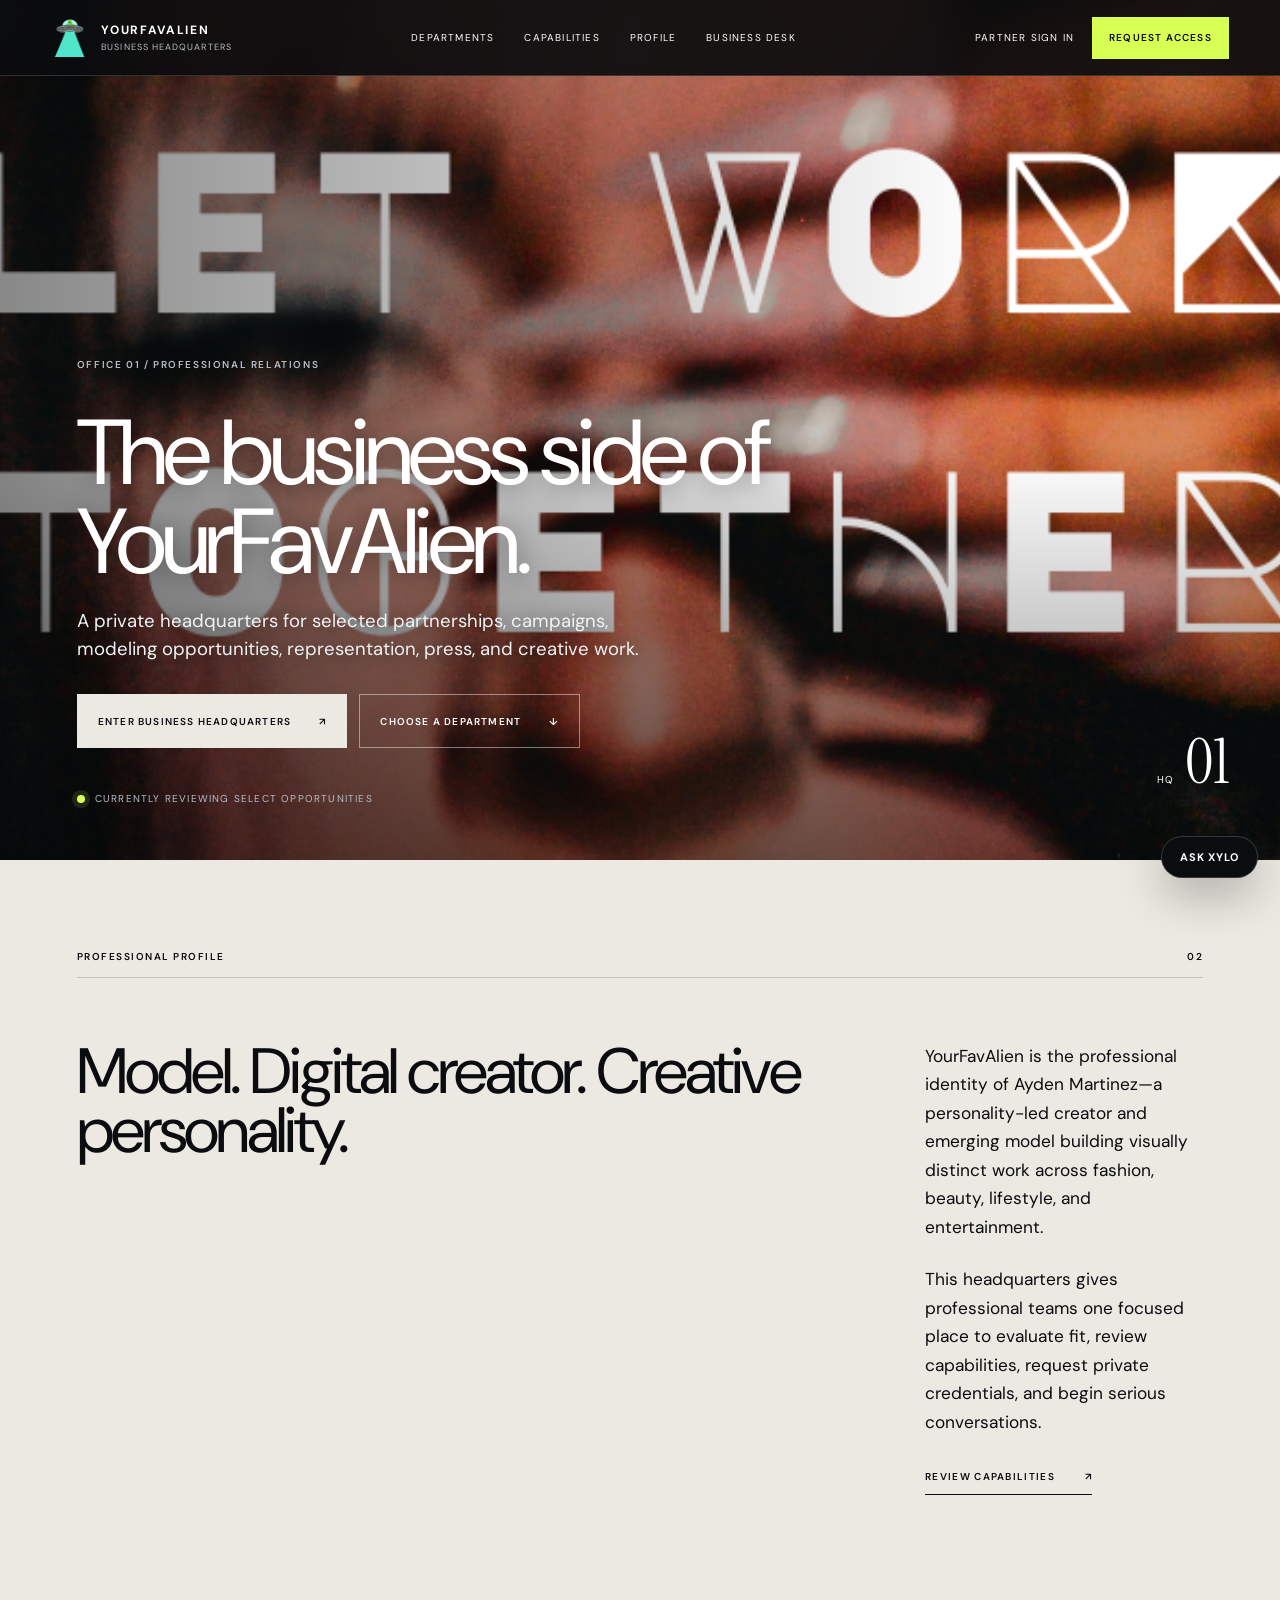
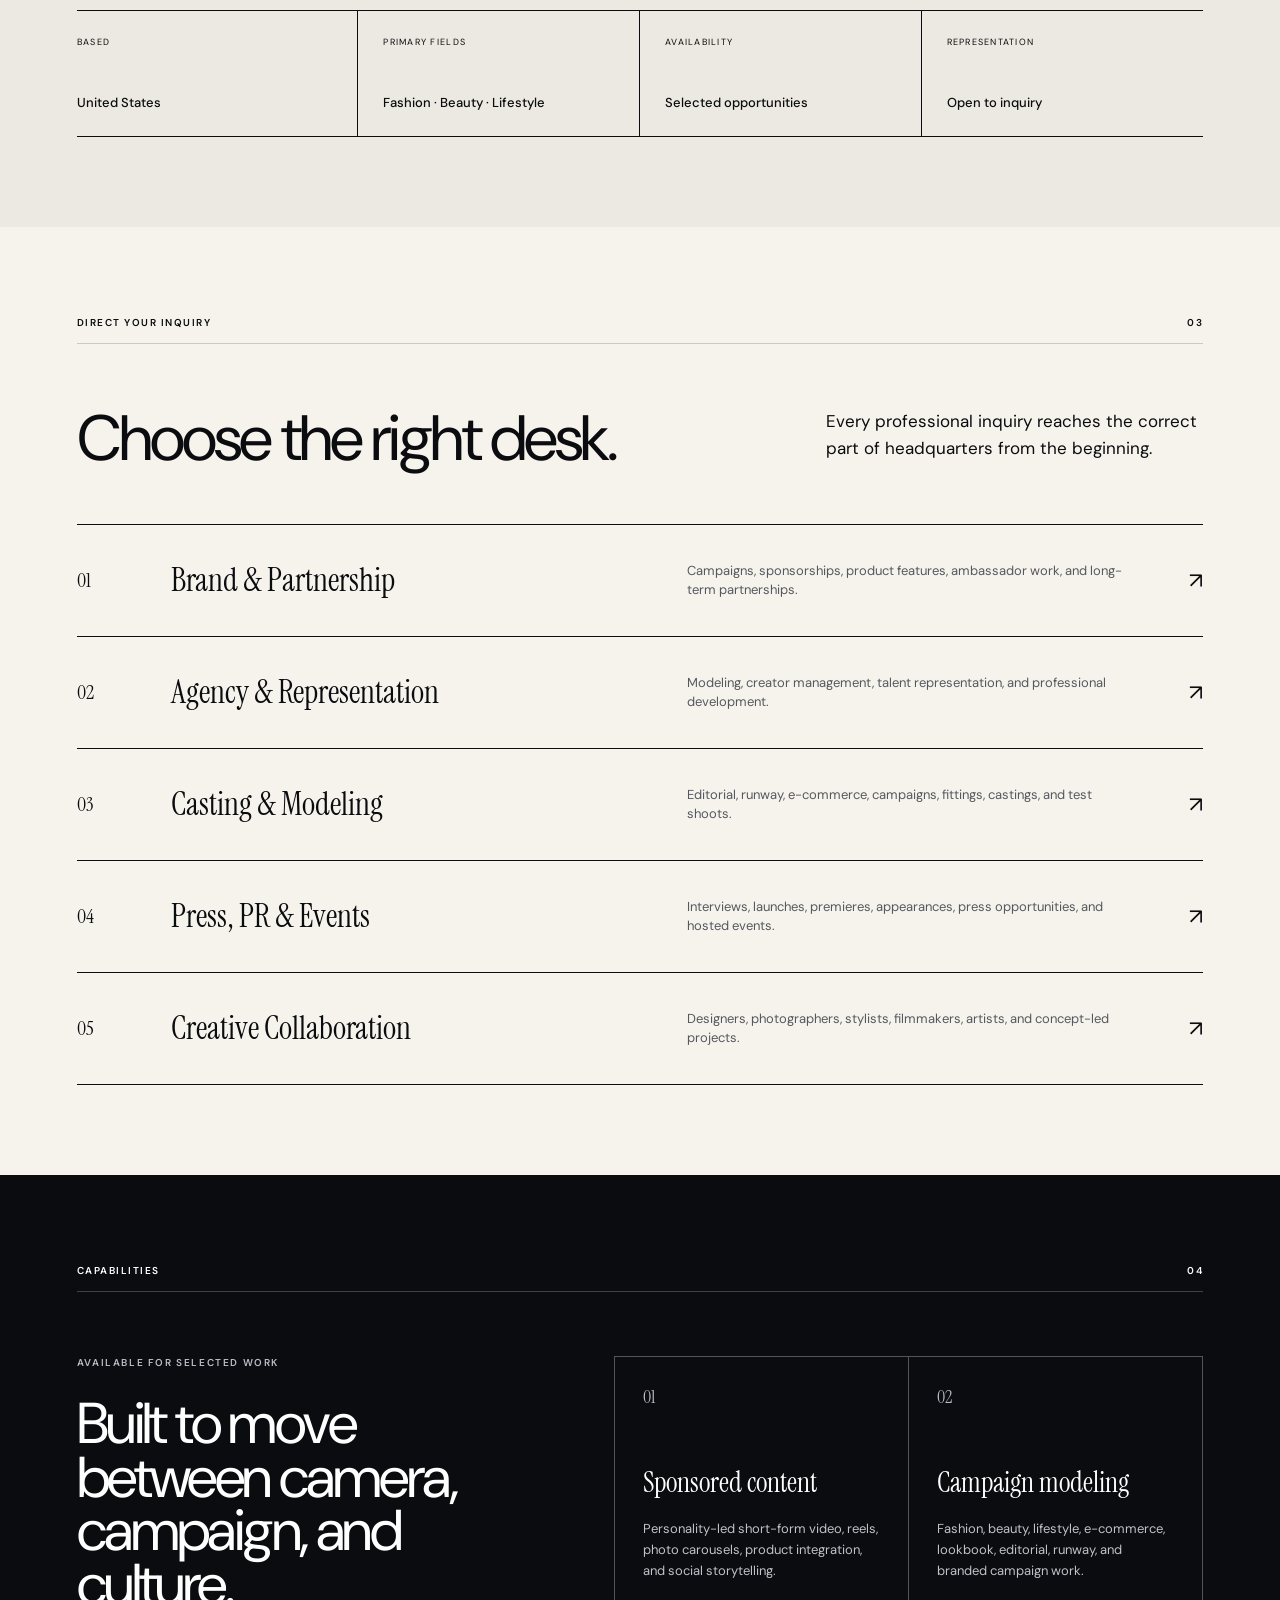
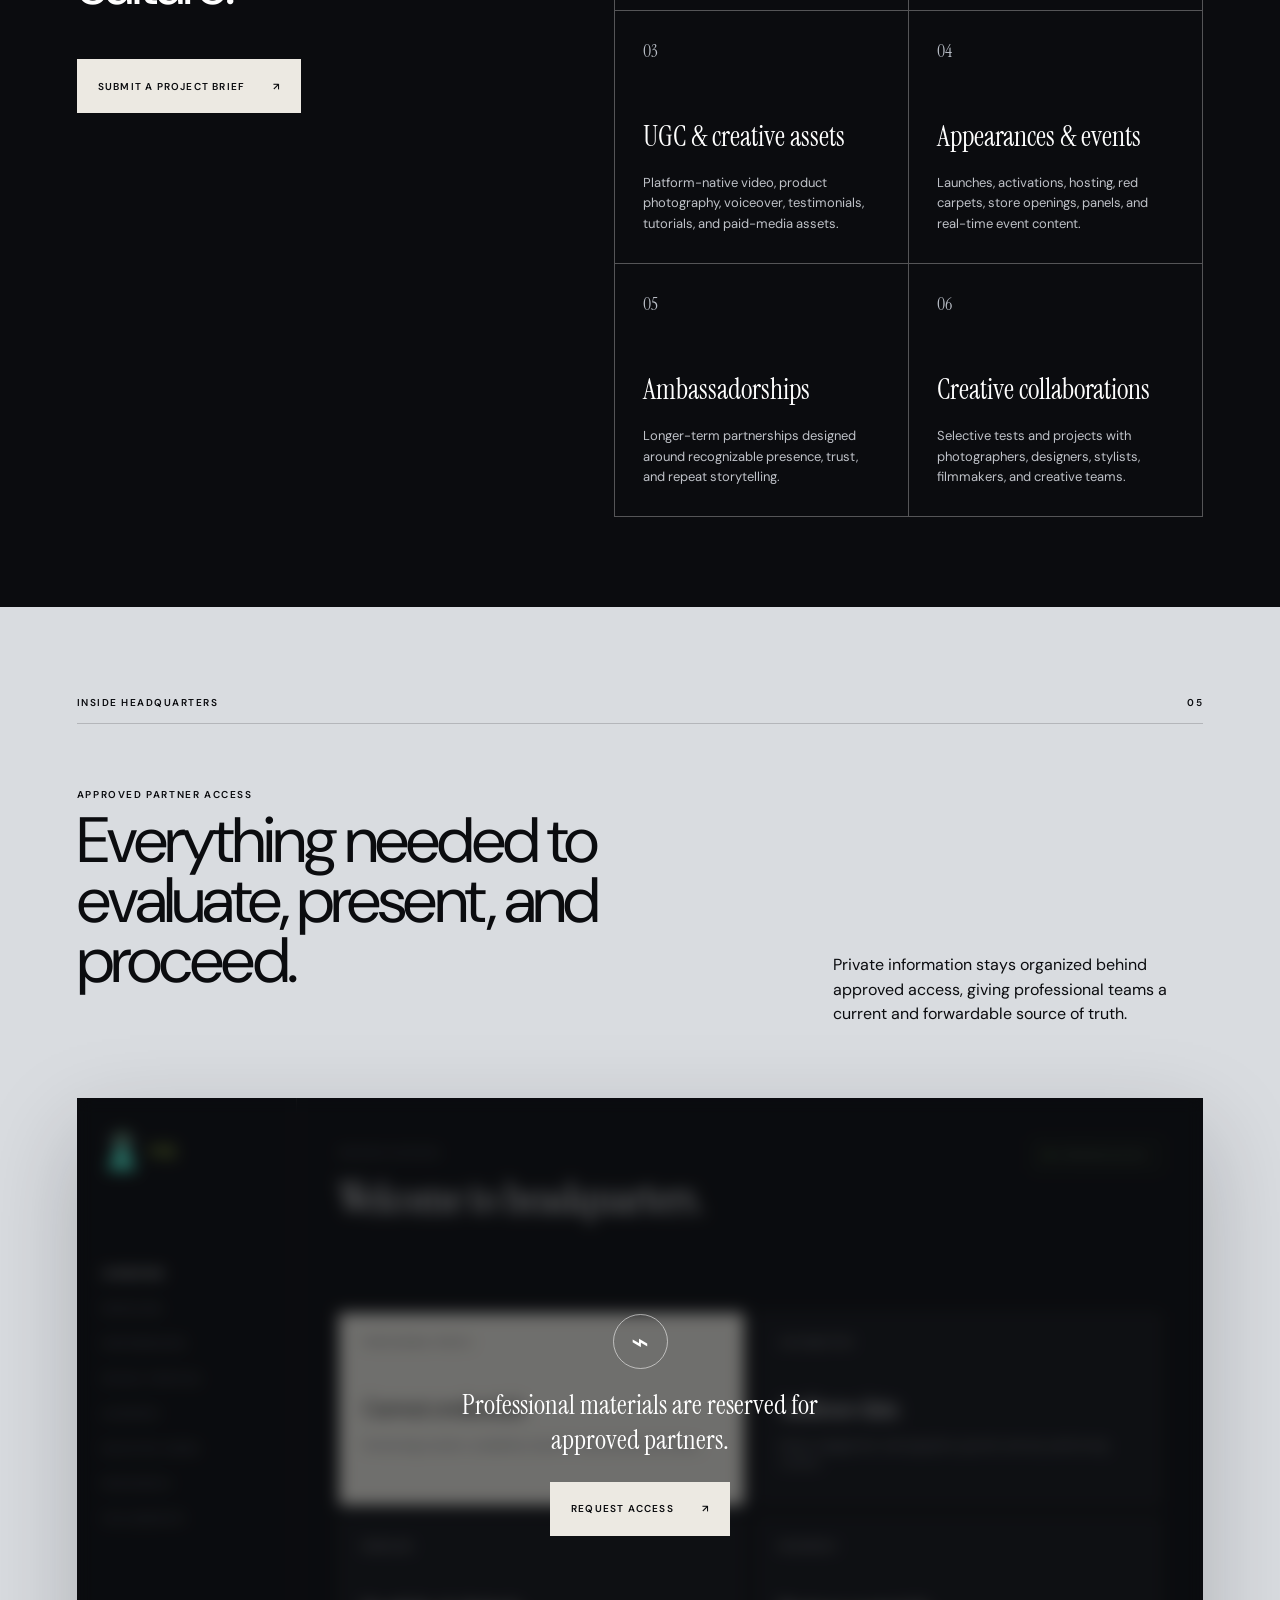
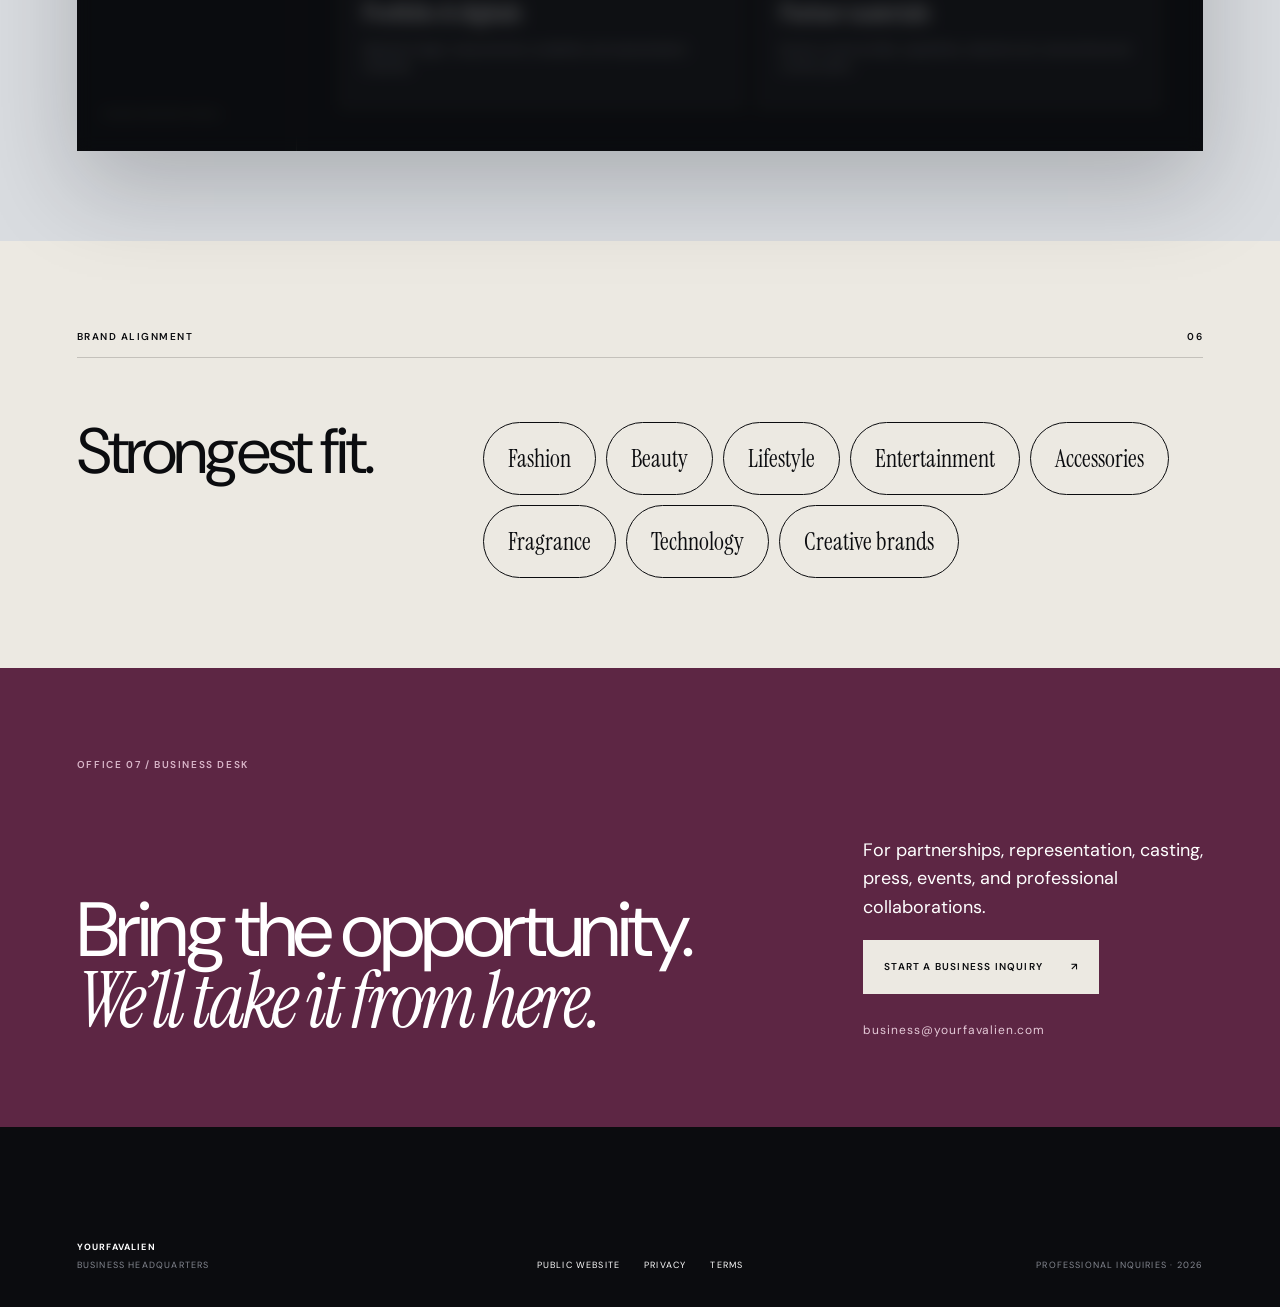
==== index.html @ 7deaf95f "Clarify current information and remove fake PDF resource" ====
<!doctype html>
<html lang="en" data-yfa-theme-page="media-kit">
<head>
  <meta charset="utf-8">
  <meta name="viewport" content="width=device-width,initial-scale=1">
  <meta name="description" content="The private business headquarters for YourFavAlien partnerships, representation, casting, press, and creative collaborations.">
  <meta name="theme-color" content="#0b0c0f">
  <title>YourFavAlien Business Headquarters</title>
  <link rel="stylesheet" href="styles.css">
</head>
<body>
  <a class="skip-link" href="#main">Skip to content</a>
  <header class="site-header">
    <a class="wordmark" href="#top"><span class="wordmark-mark alien-mark"><img src="yourfavalien-ufo-clean.png" alt=""></span><span><b>YOURFAVALIEN</b><small>Business Headquarters</small></span></a>
    <nav class="desktop-nav" aria-label="Primary navigation"><a href="#departments">Departments</a><a href="#capabilities">Capabilities</a><a href="#profile">Profile</a><a href="#contact">Business desk</a></nav>
    <div class="header-actions"><button class="text-button" data-open-dialog="signinDialog">Partner sign in</button><button class="button button-small" data-open-dialog="accessDialog">Request access</button></div>
    <button class="menu-button" id="menuButton" aria-controls="mobileNav" aria-expanded="false"><span></span><span></span><span class="sr-only">Menu</span></button>
  </header>
  <nav class="mobile-nav" id="mobileNav" aria-label="Mobile navigation"><a href="#departments">Departments</a><a href="#capabilities">Capabilities</a><a href="#profile">Profile</a><a href="#contact">Business desk</a><button data-open-dialog="signinDialog">Partner sign in</button><button data-open-dialog="accessDialog">Request access</button></nav>

  <main id="main">
    <section class="hero" id="top">
      <div class="hero-media"><img src="yourfavalien-banner.png" alt="Ayden Martinez, YourFavAlien" data-content-image="hero_image"><div class="hero-scrim"></div></div>
      <div class="hero-content">
        <p class="section-code">Office 01 / Professional Relations</p>
        <h1 data-content-text="hero_title">The business side of YourFavAlien.</h1>
        <p class="hero-copy" data-content-text="hero_copy">A private headquarters for selected partnerships, campaigns, modeling opportunities, representation, press, and creative work.</p>
        <div class="hero-actions"><button class="button button-light" data-open-dialog="accessDialog">Enter business headquarters <span>↗</span></button><a class="button button-ghost" href="#departments">Choose a department <span>↓</span></a></div>
        <div class="hero-status"><i></i><span data-content-text="availability_status">Currently reviewing select opportunities</span></div>
      </div>
      <div class="hero-index"><span>HQ</span><strong>01</strong></div>
    </section>

    <section class="intro section" id="profile">
      <div class="section-label"><span>Professional profile</span><span>02</span></div>
      <div class="intro-grid">
        <h2 data-content-text="profile_title">Model. Digital creator. Creative personality.</h2>
        <div class="intro-copy"><p data-content-text="profile_copy">YourFavAlien is the professional identity of Ayden Martinez—a personality-led creator and emerging model building visually distinct work across fashion, beauty, lifestyle, and entertainment.</p><p>This headquarters gives professional teams one focused place to evaluate fit, review capabilities, request private credentials, and begin serious conversations.</p><a class="inline-link" href="#capabilities">Review capabilities <span>↗</span></a></div>
      </div>
      <div class="profile-strip"><div><small>Based</small><strong>United States</strong></div><div><small>Primary fields</small><strong>Fashion · Beauty · Lifestyle</strong></div><div><small>Availability</small><strong>Selected opportunities</strong></div><div><small>Representation</small><strong>Open to inquiry</strong></div></div>
    </section>

    <section class="departments section" id="departments">
      <div class="section-label"><span>Direct your inquiry</span><span>03</span></div>
      <div class="departments-heading"><h2>Choose the right desk.</h2><p>Every professional inquiry reaches the correct part of headquarters from the beginning.</p></div>
      <div class="department-list">
        <button class="department" data-path="Brand or Partnership"><span class="department-number">01</span><span class="department-name">Brand &amp; Partnership</span><span class="department-copy">Campaigns, sponsorships, product features, ambassador work, and long-term partnerships.</span><span class="department-arrow">↗</span></button>
        <button class="department" data-path="Agency or Representation"><span class="department-number">02</span><span class="department-name">Agency &amp; Representation</span><span class="department-copy">Modeling, creator management, talent representation, and professional development.</span><span class="department-arrow">↗</span></button>
        <button class="department" data-path="Casting or Modeling"><span class="department-number">03</span><span class="department-name">Casting &amp; Modeling</span><span class="department-copy">Editorial, runway, e-commerce, campaigns, fittings, castings, and test shoots.</span><span class="department-arrow">↗</span></button>
        <button class="department" data-path="Press, PR, or Events"><span class="department-number">04</span><span class="department-name">Press, PR &amp; Events</span><span class="department-copy">Interviews, launches, premieres, appearances, press opportunities, and hosted events.</span><span class="department-arrow">↗</span></button>
        <button class="department" data-path="Creative Collaboration"><span class="department-number">05</span><span class="department-name">Creative Collaboration</span><span class="department-copy">Designers, photographers, stylists, filmmakers, artists, and concept-led projects.</span><span class="department-arrow">↗</span></button>
      </div>
    </section>

    <section class="capabilities section" id="capabilities">
      <div class="section-label light"><span>Capabilities</span><span>04</span></div>
      <div class="capability-layout">
        <div class="capability-sticky"><p class="kicker">Available for selected work</p><h2>Built to move between camera, campaign, and culture.</h2><button class="button button-light" data-open-dialog="inquiryDialog">Submit a project brief <span>↗</span></button></div>
        <div class="capability-grid">
          <article><span>01</span><h3>Sponsored content</h3><p>Personality-led short-form video, reels, photo carousels, product integration, and social storytelling.</p></article>
          <article><span>02</span><h3>Campaign modeling</h3><p>Fashion, beauty, lifestyle, e-commerce, lookbook, editorial, runway, and branded campaign work.</p></article>
          <article><span>03</span><h3>UGC &amp; creative assets</h3><p>Platform-native video, product photography, voiceover, testimonials, tutorials, and paid-media assets.</p></article>
          <article><span>04</span><h3>Appearances &amp; events</h3><p>Launches, activations, hosting, red carpets, store openings, panels, and real-time event content.</p></article>
          <article><span>05</span><h3>Ambassadorships</h3><p>Longer-term partnerships designed around recognizable presence, trust, and repeat storytelling.</p></article>
          <article><span>06</span><h3>Creative collaborations</h3><p>Selective tests and projects with photographers, designers, stylists, filmmakers, and creative teams.</p></article>
        </div>
      </div>
    </section>

    <section class="private-preview section">
      <div class="section-label"><span>Inside headquarters</span><span>05</span></div>
      <div class="preview-heading"><div><p class="kicker">Approved partner access</p><h2>Everything needed to evaluate, present, and proceed.</h2></div><p>Private information stays organized behind approved access, giving professional teams a current and forwardable source of truth.</p></div>
      <div class="preview-window">
        <aside class="preview-sidebar"><div class="mini-brand"><img src="yourfavalien-ufo-clean.png" alt=""><span>HQ</span></div><nav><b>Overview</b><span>Modeling</span><span>Partnerships</span><span>Social profiles</span><span>Audience</span><span>Selected work</span><span>Resources</span><span>Collaborate</span></nav><small>Private partner portal</small></aside>
        <div class="preview-dashboard"><div class="preview-top"><div><small>Partner overview</small><h3>Welcome to headquarters.</h3></div><span class="verified">Approved access</span></div><div class="dashboard-cards"><article class="feature-card"><small>Professional profile</small><strong>Current credentials</strong><p>Positioning, location, availability, brand fit, and professional status.</p></article><article><small>Live analytics</small><strong>Audience data</strong><p>Reach, engagement, demographics, growth, and top-performing content.</p></article><article><small>Modeling</small><strong>Portfolio &amp; digitals</strong><p>Selected images, measurements, availability, and representation materials.</p></article><article><small>Resources</small><strong>Partner materials</strong><p>Review current profiles, capabilities, selected work, and professional contact paths.</p></article></div></div>
        <div class="preview-lock"><span class="lock-icon">⌁</span><p>Professional materials are reserved for approved partners.</p><button class="button button-light" data-open-dialog="accessDialog">Request access <span>↗</span></button></div>
      </div>
    </section>

    <section class="fit section"><div class="section-label"><span>Brand alignment</span><span>06</span></div><div class="fit-grid"><h2>Strongest fit.</h2><div class="fit-tags"><span>Fashion</span><span>Beauty</span><span>Lifestyle</span><span>Entertainment</span><span>Accessories</span><span>Fragrance</span><span>Technology</span><span>Creative brands</span></div></div></section>

    <section class="contact section" id="contact"><p class="section-code">Office 07 / Business Desk</p><div class="contact-grid"><h2>Bring the opportunity.<br><em>We’ll take it from here.</em></h2><div><p>For partnerships, representation, casting, press, events, and professional collaborations.</p><button class="button button-light" data-open-dialog="inquiryDialog">Start a business inquiry <span>↗</span></button><a class="business-email" href="mailto:business@yourfavalien.com" data-content-email="business_email">business@yourfavalien.com</a></div></div></section>
  </main>

  <footer><div class="footer-brand"><strong>YOURFAVALIEN</strong><span>Business Headquarters</span></div><div><a href="https://yourfavalien.com">Public website</a><a href="privacy.html">Privacy</a><a href="terms.html">Terms</a></div><span>Professional inquiries · 2026</span></footer>

  <dialog class="dialog" id="accessDialog">
    <button class="dialog-close" data-close-dialog aria-label="Close">×</button><p class="dialog-code">Partner access / Application</p><h2>Request headquarters access.</h2><p class="dialog-intro">Access is reviewed for brands, agencies, casting professionals, PR teams, and approved creative partners.</p>
    <form id="accessForm" action="https://formspree.io/f/xwlebavg" method="POST"><input type="hidden" name="form_type" value="Headquarters access request"><div class="form-grid">
      <label><span>First name</span><input name="first_name" autocomplete="given-name" required></label><label><span>Last name</span><input name="last_name" autocomplete="family-name" required></label>
      <label><span>Work email</span><input type="email" name="email" autocomplete="email" required></label><label><span>Company / organization</span><input name="company" autocomplete="organization" required></label>
      <label><span>Your role</span><input name="role" required placeholder="Agent, brand manager, casting director…"></label><label><span>Department</span><select name="inquiry_type" id="accessPath" required><option value="">Select one</option><option>Brand or Partnership</option><option>Agency or Representation</option><option>Casting or Modeling</option><option>Press, PR, or Events</option><option>Creative Collaboration</option></select></label>
      <label class="field-wide"><span>Reason for access</span><textarea name="message" rows="4" required placeholder="Tell us what you are working on and what you need to review."></textarea></label><label class="checkbox field-wide"><input type="checkbox" name="professional_confirmation" required><span>I confirm this request is for a legitimate professional opportunity.</span></label>
    </div><input class="honeypot" name="_gotcha" tabindex="-1" autocomplete="off"><button class="button button-dark submit-button">Submit access request <span>↗</span></button><p class="form-status" role="status"></p></form>
  </dialog>

  <dialog class="dialog dialog-compact" id="signinDialog">
    <button class="dialog-close" data-close-dialog aria-label="Close">×</button><p class="dialog-code">Approved partners / Secure entry</p><h2>Partner sign in.</h2><p class="dialog-intro">Approved partners enter with their professional email. Cloudflare sends a secure, single-use code—no password is required.</p>
    <a class="button button-dark submit-button" href="/login">Continue to secure sign in <span>↗</span></a>
    <div class="dialog-foot"><span>Not approved yet?</span><button data-switch-dialog="accessDialog">Request professional access</button></div>
  </dialog>

  <dialog class="dialog" id="inquiryDialog">
    <button class="dialog-close" data-close-dialog aria-label="Close">×</button><p class="dialog-code">Business desk / New brief</p><h2>Start a professional inquiry.</h2><p class="dialog-intro">An account is not required. Include as much project detail as possible.</p>
    <form id="inquiryForm" action="https://formspree.io/f/xwlebavg" method="POST"><input type="hidden" name="form_type" value="Business inquiry"><div class="form-grid">
      <label><span>Contact name</span><input name="contact_name" autocomplete="name" required></label><label><span>Work email</span><input type="email" name="email" autocomplete="email" required></label><label><span>Company / organization</span><input name="company" autocomplete="organization" required></label>
      <label><span>Inquiry type</span><select name="inquiry_type" id="inquiryPath" required><option value="">Select one</option><option>Brand or Partnership</option><option>Agency or Representation</option><option>Casting or Modeling</option><option>Press, PR, or Events</option><option>Creative Collaboration</option></select></label>
      <label><span>Campaign / project</span><input name="project_name" required></label><label><span>Budget range</span><select name="budget"><option>Prefer not to say</option><option>Under $500</option><option>$500–$1,499</option><option>$1,500–$4,999</option><option>$5,000–$9,999</option><option>$10,000+</option><option>Representation / not applicable</option></select></label>
      <label><span>Proposed dates</span><input name="dates" placeholder="Dates or general timeframe"></label><label><span>Usage</span><input name="usage_rights" placeholder="Organic, paid, print, digital…"></label><label class="field-wide"><span>Project brief / deliverables</span><textarea name="message" rows="5" required></textarea></label>
    </div><input class="honeypot" name="_gotcha" tabindex="-1"><button class="button button-dark submit-button">Send to business desk <span>↗</span></button><p class="form-status" role="status"></p></form>
  </dialog>

  <section class="portal" id="portal" hidden>
    <aside class="portal-sidebar"><div class="portal-brand"><b class="alien-mark"><img src="yourfavalien-ufo-clean.png" alt=""></b><span>Business<br>Headquarters</span></div><nav><button class="admin-only" data-portal-view="admin">Admin control room</button><button class="active" data-portal-view="overview">Overview</button><button data-portal-view="modeling">Modeling</button><button data-portal-view="partnerships">Partnerships</button><button data-portal-view="socials">Social profiles</button><button data-portal-view="audience">Audience</button><button data-portal-view="work">Selected work</button><button data-portal-view="documents">Resources</button><button data-portal-view="inquiries">Collaborate</button></nav><a class="portal-signout" href="https://partners.yourfavalien.site/cdn-cgi/access/logout">Sign out</a></aside>
    <div class="portal-main"><header><div><small>Private partner portal</small><strong id="portalCompany">Approved professional</strong></div><div class="portal-header-actions"><button class="portal-overview-return" id="portalOverviewReturn" data-portal-view="overview" hidden>← Overview</button><button class="admin-only preview-return" data-portal-view="admin"><span>Preview mode</span> Exit preview</button><span class="verified">Approved access</span></div></header>
      <div class="portal-view admin-only" data-view="admin" hidden><p class="section-code">Owner office / Administration</p><h2>Your control room.</h2><p class="portal-lead">Choose one workspace below. Your editing tools are separate from what approved partners see.</p><nav class="admin-tabs" aria-label="Owner tools"><button class="active" data-admin-panel="editor">Website editor</button><button data-admin-panel="portfolio">Selected work</button><button data-admin-panel="requests">Access requests</button><button data-admin-panel="partners">Partner access</button><button data-admin-panel="business">Business inquiries</button><button data-admin-panel="preview">Partner preview</button></nav><div class="admin-summary" id="adminSummary"><article><small>Pending access</small><strong>—</strong></article><article><small>New inquiries</small><strong>—</strong></article><article><small>Active partners</small><strong>—</strong></article></div><section class="admin-workspace" data-admin-workspace="editor"><div class="workspace-intro"><span>01</span><div><h3>Edit the public website</h3><p>Change your main headings, descriptions, business email, homepage picture, and secure-entry picture. Press Publish when you are ready.</p></div></div><section class="content-editor"><div class="admin-section-head"><div><small>Website editor</small><h3>Public headquarters content</h3></div><span class="editor-status" id="editorStatus"></span></div><form id="contentEditor"><div class="editor-grid"><label><span>Homepage title</span><input name="hero_title" maxlength="160"></label><label><span>Business email</span><input name="business_email" type="email" maxlength="254"></label><label class="field-wide"><span>Homepage introduction</span><textarea name="hero_copy" rows="3" maxlength="800"></textarea></label><label><span>Profile title</span><input name="profile_title" maxlength="180"></label><label class="field-wide"><span>Profile description</span><textarea name="profile_copy" rows="4" maxlength="1200"></textarea></label><label class="image-editor"><span>Homepage picture</span><img id="heroImagePreview" src="yourfavalien-banner.png" alt="Homepage preview"><input name="hero_image_upload" type="file" accept="image/jpeg,image/png,image/webp"><small>Choose a photo; it will be resized automatically.</small></label><label class="image-editor"><span>Secure-entry picture</span><img id="loginImagePreview" src="yourfavalien-banner.png" alt="Login preview"><input name="login_image_upload" type="file" accept="image/jpeg,image/png,image/webp"><small>This is the image beside “Enter headquarters.”</small></label></div><button class="button button-dark" type="submit">Publish website changes <span>↗</span></button></form></section></section><section class="admin-workspace" data-admin-workspace="portfolio" hidden><div class="workspace-intro"><span>02</span><div><h3>Manage selected work</h3><p>Publish only the images you want brands, agencies, and casting teams to remember. Start with 4–8 strong pieces and add credits whenever possible.</p></div></div><div class="portfolio-manager"><form id="portfolioForm" class="portfolio-upload"><label class="portfolio-image-picker"><span>Work image</span><img id="portfolioImagePreview" src="yourfavalien-banner.png" alt="Selected work preview"><input name="portfolio_image" type="file" accept="image/jpeg,image/png,image/webp" required><small>JPG, PNG, or WebP. The image is optimized automatically.</small></label><div class="portfolio-fields"><label><span>Title</span><input name="title" maxlength="160" required placeholder="Editorial portrait, runway look…"></label><label><span>Category</span><select name="category" required><option value="">Choose one</option><option>Modeling</option><option>Editorial</option><option>Fashion</option><option>Beauty</option><option>Creator</option><option>Campaign</option><option>Event</option><option>Creative Collaboration</option></select></label><label class="field-wide"><span>Description</span><textarea name="description" rows="3" maxlength="800" placeholder="A short explanation of the work or concept."></textarea></label><label><span>Credit</span><input name="credit" maxlength="200" placeholder="Photographer, designer, stylist…"></label><label class="checkbox"><input type="checkbox" name="is_featured"><span>Feature this item first</span></label><button class="button button-dark" type="submit">Publish selected work <span>↗</span></button><p class="form-status" role="status"></p></div></form><div class="admin-portfolio-list" id="adminPortfolio"><p>Loading selected work…</p></div></div></section><section class="admin-workspace" data-admin-workspace="partners" hidden><div class="workspace-intro"><span>03</span><div><h3>Partner access</h3><p>View every approved account and control who can enter the private business headquarters. Your administrator account is protected from changes here.</p></div></div><div class="admin-panel"><div class="admin-section-head"><h3>All partner accounts</h3><button class="text-button" data-admin-refresh>Refresh</button></div><div id="adminPartners" class="admin-feed"><p>Loading partner accounts…</p></div></div></section><section class="admin-workspace" data-admin-workspace="requests" hidden><div class="workspace-intro"><span>02</span><div><h3>Access requests</h3><p>Approve legitimate professionals to enter the private partner portal, or decline requests you do not recognize.</p></div></div><div class="admin-panel"><div class="admin-section-head"><h3>Pending access</h3><button class="text-button" data-admin-refresh>Refresh</button></div><div id="adminAccessRequests" class="admin-feed"><p>Loading requests…</p></div></div></section><section class="admin-workspace" data-admin-workspace="business" hidden><div class="workspace-intro"><span>03</span><div><h3>Business inquiries</h3><p>Review project briefs submitted through the public headquarters.</p></div></div><div class="admin-panel"><div class="admin-section-head"><h3>Incoming opportunities</h3><button class="text-button" data-admin-refresh>Refresh</button></div><div id="adminInquiries" class="admin-feed"><p>Loading inquiries…</p></div></div></section><section class="admin-workspace" data-admin-workspace="preview" hidden><div class="workspace-intro"><span>04</span><div><h3>Partner preview</h3><p>See the private materials exactly as an approved company, agency, or casting professional sees them.</p></div></div><button class="button button-dark" data-portal-view="overview">Open partner dashboard <span>↗</span></button></section></div>
      <div class="portal-view" data-view="overview"><p class="section-code">Headquarters / Overview</p><h2>Welcome to the business side of YourFavAlien.</h2><p class="portal-lead">Review current materials, evaluate partnership fit, and send opportunities directly to the right desk.</p><div class="portal-card-grid"><article><small>Professional profile</small><h3>Ayden Martinez</h3><p>Model · Digital creator · Creative personality</p><button data-portal-view="modeling">View credentials →</button></article><article><small>Current status</small><h3>Available selectively</h3><p>Reviewing campaigns, representation, casting, and creative opportunities.</p><button data-portal-view="inquiries">Submit opportunity →</button></article><article><small>Audience</small><h3>Audience information</h3><p>Current platform information and private analytics requests.</p><button data-portal-view="audience">Review audience →</button></article><article><small>Documents</small><h3>Partner resources</h3><p>Media kit, professional materials, and usage-ready resources.</p><button data-portal-view="documents">Open resources →</button></article></div></div>
      <div class="portal-view" data-view="modeling" hidden><p class="section-code">Headquarters / Modeling</p><h2>Modeling credentials.</h2><div class="credential-grid"><article><small>Talent</small><strong>Ayden Martinez</strong><p>Emerging model, digital creator, and personality-led creative.</p></article><article><small>Primary fields</small><strong>Fashion · Beauty · Lifestyle</strong><p>Open to editorial, campaign, runway, e-commerce, fittings, and selected test work.</p></article><article><small>Location</small><strong>United States</strong><p>Travel and project availability are reviewed per opportunity.</p></article><article><small>Representation</small><strong>Open to inquiry</strong><p>Agency and management conversations are welcome through the inquiry desk.</p></article></div><button class="button button-dark portal-next" data-portal-view="inquiries">Request portfolio or casting materials <span>→</span></button></div>
      <div class="portal-view" data-view="partnerships" hidden><p class="section-code">Headquarters / Partnerships</p><h2>Campaign capabilities.</h2><div class="portal-list"><span>Sponsored short-form video</span><span>Social campaign content</span><span>Product features</span><span>UGC and paid-media assets</span><span>Event appearances</span><span>Ambassador partnerships</span></div></div>
      <div class="portal-view" data-view="socials" hidden><p class="section-code">Headquarters / Social profiles</p><h2>Find YourFavAlien.</h2><p class="portal-lead">Open current public profiles and review platform-native content directly.</p><div class="social-directory"><a href="https://www.tiktok.com/@yourrfavalien" target="_blank" rel="noopener"><small>TikTok</small><strong>@yourrfavalien</strong><span>Open profile ↗</span></a><a href="https://www.instagram.com/yourrfavalien" target="_blank" rel="noopener"><small>Instagram</small><strong>@yourrfavalien</strong><span>Open profile ↗</span></a><a href="https://www.snapchat.com/add/yourfavvalien" target="_blank" rel="noopener"><small>Snapchat</small><strong>@yourfavvalien</strong><span>Open profile ↗</span></a><a href="https://www.facebook.com/share/18BmPVjQhd/?mibextid=wwXIfr" target="_blank" rel="noopener"><small>Facebook</small><strong>YourFavAlien</strong><span>Open profile ↗</span></a><a href="https://yourfavalien.com" target="_blank" rel="noopener"><small>Official website</small><strong>yourfavalien.com</strong><span>Visit website ↗</span></a></div></div>
      <div class="portal-view" data-view="audience" hidden><p class="section-code">Headquarters / Audience</p><h2>Audience intelligence.</h2><div class="analytics-live" id="partnerAnalytics" aria-live="polite"><div class="analytics-meta"><span id="analyticsStatus">Loading current figures…</span><small id="analyticsUpdated"></small></div><div class="analytics-platforms"><article><small>TikTok</small><strong data-partner-metric="tiktok.followers">—</strong><span>followers</span><dl><div><dt>Engagement</dt><dd data-partner-metric="tiktok.engagementRate">—</dd></div><div><dt>Impressions</dt><dd data-partner-metric="tiktok.impressions">—</dd></div><div><dt>Average views</dt><dd data-partner-metric="tiktok.averageViews">—</dd></div></dl></article><article><small>Instagram</small><strong data-partner-metric="instagram.followers">—</strong><span>followers</span><dl><div><dt>Engagement</dt><dd data-partner-metric="instagram.engagementRate">—</dd></div><div><dt>Impressions</dt><dd data-partner-metric="instagram.impressions">—</dd></div><div><dt>30-day reach</dt><dd data-partner-metric="instagram.reach30d">—</dd></div></dl></article><article><small>Facebook</small><strong data-partner-metric="facebook.followers">—</strong><span>followers</span><dl><div><dt>Engagement</dt><dd data-partner-metric="facebook.engagementRate">—</dd></div><div><dt>Impressions</dt><dd data-partner-metric="facebook.impressions">—</dd></div><div><dt>30-day reach</dt><dd data-partner-metric="facebook.reach30d">—</dd></div></dl></article></div></div></div>
      <div class="portal-view" data-view="work" hidden><p class="section-code">Headquarters / Selected work</p><h2>Selected work.</h2><p class="portal-lead">A focused portfolio of modeling, editorial, fashion, beauty, creator, campaign, and collaborative work.</p><div class="partner-portfolio" id="partnerPortfolio"><p>Loading selected work…</p></div></div>
      <div class="portal-view" data-view="documents" hidden><p class="section-code">Headquarters / Resources</p><h2>Professional resources.</h2><p class="portal-lead">Review the professional information currently published for approved partners.</p><div class="resource-grid"><article><small>Start here</small><h3>Headquarters overview</h3><p>Return to the partner overview for a clear summary of the current professional profile, audience, and available materials.</p><button type="button" data-portal-view="overview">Open partner overview →</button></article><article><small>Casting &amp; representation</small><h3>Modeling profile</h3><p>Review current positioning, fields, location, availability, and representation status.</p><button data-portal-view="modeling">Open modeling profile →</button></article><article><small>Campaign planning</small><h3>Capabilities</h3><p>Review available content formats, modeling services, appearances, and deliverables.</p><button data-portal-view="partnerships">Review capabilities →</button></article><article><small>Current visual</small><h3>Selected image</h3><p>View the currently published professional image and visual positioning.</p><button data-portal-view="work">Open selected work →</button></article></div></div>
      <div class="portal-view" data-view="inquiries" hidden><p class="section-code">Headquarters / Collaboration</p><h2>Propose a collaboration.</h2><p class="portal-lead">You have access to the current professional materials. Use this form when your team is ready to discuss a campaign, representation, casting, press opportunity, event, or creative collaboration.</p><form id="portalInquiryForm" class="portal-form"><div class="form-grid"><label><span>Contact name</span><input name="contact_name" autocomplete="name" required></label><label><span>Work email</span><input type="email" name="email" autocomplete="email" required></label><label><span>Company / organization</span><input name="company" autocomplete="organization" required></label><label><span>Opportunity type</span><select name="inquiry_type" required><option value="">Select one</option><option>Brand or Partnership</option><option>Agency or Representation</option><option>Casting or Modeling</option><option>Press, PR, or Events</option><option>Creative Collaboration</option></select></label><label><span>Campaign / project</span><input name="project_name" required></label><label><span>Budget range</span><select name="budget"><option>Prefer not to say</option><option>Under $500</option><option>$500–$1,499</option><option>$1,500–$4,999</option><option>$5,000–$9,999</option><option>$10,000+</option><option>Representation / not applicable</option></select></label><label><span>Proposed dates</span><input name="dates" placeholder="Dates or general timeframe"></label><label><span>Usage</span><input name="usage_rights" placeholder="Organic, paid, print, digital…"></label><label class="field-wide"><span>Opportunity details</span><textarea name="message" rows="5" required placeholder="Tell us about the collaboration, deliverables, and next steps."></textarea></label></div><input class="honeypot" name="_gotcha" tabindex="-1"><button class="button button-dark submit-button" type="submit">Propose collaboration <span>↗</span></button><p class="form-status" role="status"></p></form></div>
    </div>
  </section>

  <script src="portal.js" defer></script>
  <script src="business-guide.js" defer></script>
</body>
</html>
---- styles.css ----
@import url('https://fonts.googleapis.com/css2?family=DM+Sans:wght@300;400;500;600&family=Instrument+Serif:ital@0;1&display=swap');

:root{--ink:#0b0c0f;--soft-ink:#15161a;--bone:#ece9e2;--paper:#f6f3ed;--silver:#b9bec6;--line:rgba(11,12,15,.18);--acid:#d8ff54;--white:#fff;--serif:"Instrument Serif",Georgia,serif;--sans:"DM Sans",Arial,sans-serif}
*{box-sizing:border-box}
html{scroll-behavior:smooth}
body{margin:0;background:var(--bone);color:var(--ink);font-family:var(--sans);font-weight:400}
body.dialog-open{overflow:hidden}
body.portal-mode{overflow:hidden}
body.portal-mode>.site-header,body.portal-mode>.mobile-nav,body.portal-mode>main,body.portal-mode>footer,body.portal-mode>dialog{display:none}
button,input,select,textarea{font:inherit}
button,a{color:inherit}
a{text-decoration:none}
button{cursor:pointer}
.sr-only{position:absolute;width:1px;height:1px;padding:0;margin:-1px;overflow:hidden;clip:rect(0,0,0,0);white-space:nowrap;border:0}
.skip-link{position:fixed;z-index:1000;left:16px;top:16px;padding:12px 16px;background:var(--acid);transform:translateY(-200%)}
.skip-link:focus{transform:none}
.site-header{position:fixed;z-index:50;top:0;left:0;right:0;height:76px;padding:0 clamp(20px,4vw,64px);display:flex;align-items:center;justify-content:space-between;background:rgba(11,12,15,.92);border-bottom:1px solid rgba(255,255,255,.15);color:white;backdrop-filter:blur(16px)}
.wordmark{display:flex;align-items:center;gap:12px}
.wordmark-mark{width:38px;height:38px;display:grid;place-items:center;border:1px solid rgba(255,255,255,.45);font:600 10px var(--sans);letter-spacing:.12em}
.alien-mark{overflow:hidden;background:transparent}.alien-mark img{width:100%;height:100%;object-fit:contain}.wordmark-mark.alien-mark{border:0}
.wordmark b,.wordmark small{display:block}
.wordmark b{font-size:12px;letter-spacing:.14em}
.wordmark small{margin-top:3px;color:var(--silver);font-size:9px;letter-spacing:.12em;text-transform:uppercase}
.desktop-nav{display:flex;gap:30px;font-size:10px;letter-spacing:.12em;text-transform:uppercase}
.desktop-nav a,.text-button{transition:color .2s}
.desktop-nav a:hover,.text-button:hover{color:var(--acid)}
.header-actions{display:flex;align-items:center;gap:18px}
.text-button{padding:8px 0;border:0;background:none;color:white;font-size:10px;letter-spacing:.12em;text-transform:uppercase}
.button{display:inline-flex;align-items:center;justify-content:space-between;gap:28px;min-height:54px;padding:0 20px;border:1px solid currentColor;background:transparent;font-size:10px;font-weight:600;letter-spacing:.12em;text-transform:uppercase;transition:background .2s,color .2s,transform .2s}
.button:hover{transform:translateY(-2px)}
.button-small{min-height:42px;padding:0 16px;background:var(--acid);border-color:var(--acid);color:var(--ink)}
.button-light{background:var(--bone);border-color:var(--bone);color:var(--ink)}
.button-light:hover,.button-small:hover{background:var(--acid);border-color:var(--acid)}
.button-dark{background:var(--ink);color:white;border-color:var(--ink)}
.button-dark:hover{background:#292b31}
.button-ghost{color:white;border-color:rgba(255,255,255,.45)}
.menu-button,.mobile-nav{display:none}
.section{padding:clamp(74px,9vw,150px) clamp(22px,6vw,96px)}
.section-label{display:flex;justify-content:space-between;margin-bottom:clamp(48px,7vw,100px);padding-bottom:14px;border-bottom:1px solid var(--line);font-size:10px;font-weight:600;letter-spacing:.15em;text-transform:uppercase}
.section-label.light{border-color:rgba(255,255,255,.22)}
.section-code,.dialog-code,.kicker{font-size:10px;font-weight:600;letter-spacing:.16em;text-transform:uppercase}
h1,h2,h3,p{margin-top:0}
h1,h2{font-weight:400;letter-spacing:-.045em;line-height:.93}
h1{font-size:clamp(58px,9.2vw,148px)}
h2{font-size:clamp(48px,6.7vw,104px)}
h1 em,h2 em{font-family:var(--serif);font-weight:400}
.hero{position:relative;min-height:900px;height:100svh;display:flex;align-items:flex-end;overflow:hidden;background:var(--ink);color:white}
.hero-media{position:absolute;inset:0}
.hero-media img{width:100%;height:100%;object-fit:cover;object-position:center 35%;filter:saturate(1.02) contrast(1.02)}
.hero-scrim{position:absolute;inset:0;background:linear-gradient(90deg,rgba(5,6,8,.48) 0%,rgba(5,6,8,.18) 48%,transparent 78%),linear-gradient(0deg,rgba(5,6,8,.48),transparent 48%)}
.hero-content{position:relative;z-index:2;width:min(1180px,88vw);padding:150px 0 70px clamp(22px,6vw,96px)}
.hero-content .section-code{margin-bottom:38px;color:var(--silver)}
.hero h1{max-width:980px;margin-bottom:22px;text-shadow:0 2px 24px rgba(0,0,0,.42)}
.hero-copy{max-width:570px;margin-bottom:30px;color:#f2f3f5;font-size:clamp(16px,1.45vw,20px);line-height:1.5;text-shadow:0 2px 18px rgba(0,0,0,.7)}
.hero-actions{display:flex;flex-wrap:wrap;gap:12px}
.hero-status{display:flex;align-items:center;gap:10px;margin-top:44px;color:var(--silver);font-size:10px;letter-spacing:.12em;text-transform:uppercase}
.hero-status i{width:8px;height:8px;border-radius:50%;background:var(--acid);box-shadow:0 0 0 5px rgba(216,255,84,.12)}
.hero-status.status-open i{background:#55d67a;box-shadow:0 0 0 5px rgba(85,214,122,.15)}
.hero-status.status-selective i{background:#f0c94e;box-shadow:0 0 0 5px rgba(240,201,78,.15)}
.hero-status.status-limited i{background:#ef625f;box-shadow:0 0 0 5px rgba(239,98,95,.15)}
.hero-index{position:absolute;z-index:2;right:clamp(22px,4vw,64px);bottom:58px;display:flex;align-items:baseline;gap:10px}
.hero-index span{font-size:10px;letter-spacing:.14em}.hero-index strong{font:400 62px var(--serif)}
.intro{background:var(--bone)}
.intro-grid{display:grid;grid-template-columns:1.45fr .55fr;gap:clamp(50px,9vw,150px);align-items:start}
.intro-grid h2{font-size:clamp(50px,6vw,94px)}
.intro-copy{max-width:510px;font-size:clamp(16px,1.35vw,20px);line-height:1.65}
.intro-copy p+P{margin-top:24px}
.inline-link{display:inline-flex;gap:30px;margin-top:16px;padding-bottom:8px;border-bottom:1px solid;font-size:10px;font-weight:600;letter-spacing:.13em;text-transform:uppercase}
.profile-strip{display:grid;grid-template-columns:repeat(4,1fr);margin-top:clamp(70px,9vw,140px);border-top:1px solid var(--ink);border-bottom:1px solid var(--ink)}
.profile-strip div{min-height:125px;padding:25px;border-right:1px solid var(--ink);display:flex;flex-direction:column;justify-content:space-between}
.profile-strip div:first-child{padding-left:0}.profile-strip div:last-child{border:0}
.profile-strip small{font-size:9px;letter-spacing:.14em;text-transform:uppercase}.profile-strip strong{font-size:13px;font-weight:500}
.departments{background:var(--paper)}
.departments-heading{display:grid;grid-template-columns:1.3fr .7fr;gap:50px;align-items:end;margin-bottom:55px}
.departments-heading h2{margin-bottom:0}.departments-heading p{max-width:430px;margin:0 0 8px;font-size:17px;line-height:1.55}
.department-list{border-top:1px solid var(--ink)}
.department{width:100%;min-height:132px;padding:24px 0;display:grid;grid-template-columns:70px 1.1fr 1fr 45px;gap:24px;align-items:center;border:0;border-bottom:1px solid var(--ink);background:transparent;text-align:left;transition:padding .25s,background .25s}
.department:hover{padding-left:22px;padding-right:22px;background:var(--acid)}
.department-number{font:400 20px var(--serif)}.department-name{font:400 clamp(25px,3vw,46px) var(--serif)}
.department-copy{max-width:470px;color:#55585f;font-size:13px;line-height:1.5}.department-arrow{text-align:right;font-size:22px}
.capabilities{background:var(--ink);color:white}
.capability-layout{display:grid;grid-template-columns:.85fr 1.15fr;gap:clamp(55px,8vw,120px);align-items:start}
.capability-sticky{position:sticky;top:120px}
.capability-sticky h2{max-width:650px;font-size:clamp(50px,5.7vw,88px)}
.capability-sticky .kicker{color:var(--silver);margin-bottom:28px}
.capability-grid{display:grid;grid-template-columns:1fr 1fr;border-top:1px solid rgba(255,255,255,.3);border-left:1px solid rgba(255,255,255,.3)}
.capability-grid article{min-height:300px;padding:34px;border-right:1px solid rgba(255,255,255,.3);border-bottom:1px solid rgba(255,255,255,.3)}
.capability-grid article>span{font:400 18px var(--serif);color:var(--silver)}
.capability-grid h3{margin:90px 0 18px;font:400 32px var(--serif)}
.capability-grid p{margin:0;color:#bfc2c8;font-size:13px;line-height:1.6}
.private-preview{background:#d9dce0}
.preview-heading{display:grid;grid-template-columns:1.3fr .7fr;gap:70px;align-items:end;margin-bottom:55px}
.preview-heading h2{max-width:900px;font-size:clamp(50px,6vw,94px)}
.preview-heading>p{max-width:430px;font-size:16px;line-height:1.55}
.preview-window{position:relative;min-height:650px;display:grid;grid-template-columns:220px 1fr;background:#111216;color:white;box-shadow:0 35px 90px rgba(12,15,20,.22);overflow:hidden}
.preview-sidebar{padding:32px 26px;display:flex;flex-direction:column;border-right:1px solid rgba(255,255,255,.12)}
.mini-brand{display:flex;align-items:center;gap:9px;font-size:15px;font-weight:600;letter-spacing:.14em}.mini-brand img{width:38px;height:42px;object-fit:contain}.mini-brand span{color:var(--acid)}
.preview-sidebar nav{display:flex;flex-direction:column;gap:22px;margin-top:95px;color:#858991;font-size:10px;letter-spacing:.11em;text-transform:uppercase}
.preview-sidebar nav b{color:white}.preview-sidebar small{margin-top:auto;color:#70737a;font-size:8px;letter-spacing:.12em;text-transform:uppercase}
.preview-dashboard{padding:42px}
.preview-top{display:flex;justify-content:space-between;align-items:start}
.preview-top small{color:#848890;font-size:9px;letter-spacing:.13em;text-transform:uppercase}.preview-top h3{margin-top:10px;font:400 42px var(--serif)}
.verified{display:inline-flex;align-items:center;gap:8px;padding:9px 12px;border:1px solid rgba(122,168,86,.4);color:#b8e895;font-size:8px;letter-spacing:.12em;text-transform:uppercase}
.verified:before{content:"";width:6px;height:6px;border-radius:50%;background:#8ac85f}
.dashboard-cards{display:grid;grid-template-columns:repeat(2,1fr);gap:12px;margin-top:45px}
.dashboard-cards article{min-height:190px;padding:23px;background:#1a1b20;border:1px solid rgba(255,255,255,.08)}
.dashboard-cards .feature-card{background:var(--bone);color:var(--ink)}
.dashboard-cards small,.dashboard-cards strong{display:block}.dashboard-cards small{font-size:8px;letter-spacing:.12em;text-transform:uppercase}.dashboard-cards strong{margin-top:45px;font:400 25px var(--serif)}.dashboard-cards p{margin-top:12px;color:#8d9199;font-size:11px;line-height:1.5}
.feature-card p{color:#555960}
.preview-lock{position:absolute;z-index:3;inset:0;display:flex;flex-direction:column;align-items:center;justify-content:center;text-align:center;background:rgba(7,8,11,.54);backdrop-filter:blur(8px)}
.preview-lock p{max-width:390px;margin:18px 0 25px;font:400 27px var(--serif)}
.lock-icon{width:55px;height:55px;display:grid;place-items:center;border:1px solid rgba(255,255,255,.55);border-radius:50%;font-size:30px}
.fit{background:var(--bone)}
.fit-grid{display:grid;grid-template-columns:.65fr 1.35fr;gap:60px}
.fit-grid h2{font-size:clamp(52px,6vw,90px)}
.fit-tags{display:flex;flex-wrap:wrap;gap:10px;align-content:start}
.fit-tags span{padding:20px 24px;border:1px solid var(--ink);border-radius:100px;font:400 24px var(--serif)}
.contact{background:#5d2644;color:white}
.contact .section-code{color:#d9b6c9;margin-bottom:65px}
.contact-grid{display:grid;grid-template-columns:1.35fr .65fr;gap:80px;align-items:end}
.contact-grid h2{font-size:clamp(58px,7.3vw,112px);margin:0}.contact-grid>div>p{max-width:440px;font-size:18px;line-height:1.6}
.business-email{display:block;margin-top:28px;color:#e4c9d7;font-size:12px;letter-spacing:.08em}
footer{min-height:180px;padding:36px clamp(22px,6vw,96px);display:grid;grid-template-columns:1fr 1fr 1fr;gap:30px;align-items:end;background:var(--ink);color:white;font-size:9px;letter-spacing:.13em;text-transform:uppercase}
.footer-brand strong,.footer-brand span{display:block}.footer-brand span{margin-top:6px;color:#858891}
footer>div:nth-child(2){display:flex;justify-content:center;gap:24px}footer>span{text-align:right;color:#858891}
.dialog{width:min(850px,calc(100% - 36px));max-height:calc(100dvh - 36px);padding:clamp(30px,5vw,70px);border:0;background:var(--paper);color:var(--ink);overflow:auto;box-shadow:0 30px 100px rgba(0,0,0,.45)}
.dialog::backdrop{background:rgba(7,8,11,.78);backdrop-filter:blur(7px)}
.dialog-compact{width:min(580px,calc(100% - 36px))}
.dialog-close{position:absolute;right:22px;top:18px;width:42px;height:42px;border:1px solid;border-radius:50%;background:transparent;font-size:26px}
.dialog h2{max-width:700px;margin:22px 0;font-size:clamp(44px,6vw,74px)}
.dialog-intro{max-width:650px;margin-bottom:40px;color:#55585f;font-size:15px;line-height:1.55}
.form-grid{display:grid;grid-template-columns:1fr 1fr;gap:22px}
.dialog form>label,.form-grid label{display:flex;flex-direction:column;gap:9px}
.dialog label>span{font-size:9px;font-weight:600;letter-spacing:.12em;text-transform:uppercase}
.dialog input,.dialog select,.dialog textarea{width:100%;padding:14px 0;border:0;border-bottom:1px solid #777b82;border-radius:0;outline:0;background:transparent;color:var(--ink)}
.dialog input:focus,.dialog select:focus,.dialog textarea:focus{border-color:var(--ink);box-shadow:0 1px var(--ink)}
.dialog textarea{resize:vertical}.field-wide{grid-column:1/-1}
.checkbox{flex-direction:row!important;align-items:center}.checkbox input{width:18px;height:18px}.checkbox span{font-weight:400!important;text-transform:none!important;letter-spacing:0!important;font-size:12px!important}
.honeypot{position:absolute!important;left:-9999px!important}
.submit-button{margin-top:32px}.form-status{min-height:20px;margin:16px 0 0;font-size:12px}.form-status.error{color:#a21e1e}.form-status.success{color:#34731f}
.dialog-foot{display:flex;justify-content:space-between;margin-top:34px;padding-top:22px;border-top:1px solid var(--line);font-size:11px}.dialog-foot button{border:0;background:none;text-decoration:underline}
.portal{position:fixed;z-index:100;inset:0;display:grid;grid-template-columns:235px 1fr;background:#e7e8e5;color:var(--ink)}
.portal[hidden]{display:none}
.portal-sidebar{padding:28px 24px;display:flex;flex-direction:column;background:var(--ink);color:white}
.portal-brand{display:flex;align-items:center;gap:13px}.portal-brand b{width:40px;height:40px;display:grid;place-items:center;border:1px solid #777;font-size:11px}.portal-brand span{font-size:10px;letter-spacing:.11em;text-transform:uppercase;line-height:1.45}
.portal-brand b.alien-mark{border:0}.portal-brand b.alien-mark img{object-fit:contain}
.portal-sidebar nav{display:flex;flex-direction:column;margin-top:80px}.portal-sidebar nav button,.portal-signout{padding:13px 0;border:0;background:none;color:#777b83;text-align:left;font-size:10px;letter-spacing:.11em;text-transform:uppercase}.portal-sidebar nav button.active,.portal-sidebar nav button:hover{color:white}.portal-signout{margin-top:auto}
.portal-main{height:100dvh;overflow:auto}.portal-main>header{height:86px;padding:0 42px;display:flex;justify-content:space-between;align-items:center;border-bottom:1px solid var(--line);background:#f4f4f1}.portal-main>header small,.portal-main>header strong{display:block}.portal-main>header small{font-size:8px;letter-spacing:.13em;text-transform:uppercase}.portal-main>header strong{margin-top:5px;font-size:13px}
.portal-header-actions{display:flex;align-items:center;gap:12px}.preview-return{align-items:center;gap:10px;padding:11px 14px;border:1px solid var(--ink);background:var(--acid);color:var(--ink);font-size:8px;font-weight:700;letter-spacing:.1em;text-transform:uppercase}.preview-return span{padding-right:10px;border-right:1px solid var(--ink)}
.portal-overview-return{padding:11px 14px;border:1px solid var(--ink);background:transparent;color:var(--ink);font-size:8px;font-weight:700;letter-spacing:.1em;text-transform:uppercase}
.portal-view{padding:55px clamp(25px,5vw,80px)}.portal-view h2{max-width:1000px;margin:26px 0;font-size:clamp(50px,6vw,90px)}.portal-lead{max-width:680px;font-size:18px;line-height:1.55}
.portal-card-grid{display:grid;grid-template-columns:repeat(2,1fr);gap:12px;margin-top:55px}.portal-card-grid article{min-height:220px;padding:28px;background:#f7f7f3;border:1px solid var(--line)}.portal-card-grid small{font-size:8px;letter-spacing:.12em;text-transform:uppercase}.portal-card-grid h3{margin:55px 0 10px;font:400 31px var(--serif)}.portal-card-grid p{color:#656970;font-size:12px}.portal-card-grid button{padding:0;border:0;background:none;font-size:10px;text-transform:uppercase;letter-spacing:.1em}
.empty-state{margin-top:50px;padding:70px;border:1px solid var(--line);background:#f2f2ef}.empty-state span{font:400 34px var(--serif)}.empty-state p{max-width:620px;margin-top:18px;color:#656970;line-height:1.55}
.portal-list,.document-list{margin-top:50px;border-top:1px solid}.portal-list span,.document-list div{padding:24px 0;display:flex;justify-content:space-between;border-bottom:1px solid;font:400 28px var(--serif)}.document-list small{font:400 9px var(--sans);letter-spacing:.12em;text-transform:uppercase}
.analytics-panel{margin-top:45px;padding:30px;background:#f6f6f2;border:1px solid var(--line)}
.analytics-panel small{font-size:8px;letter-spacing:.12em;text-transform:uppercase}.analytics-panel h3{max-width:780px;margin:24px 0 14px;font:400 clamp(30px,4vw,52px) var(--serif)}.analytics-panel p{max-width:750px;color:#656970;line-height:1.65}.portal-next{margin-top:28px}
.credential-grid,.resource-grid{display:grid;grid-template-columns:repeat(2,1fr);gap:12px;margin-top:42px}.credential-grid article,.resource-grid article{min-height:210px;padding:26px;background:#f7f7f3;border:1px solid var(--line)}.credential-grid small,.resource-grid small{font-size:8px;letter-spacing:.12em;text-transform:uppercase}.credential-grid strong{display:block;margin:55px 0 12px;font:400 29px var(--serif)}.credential-grid p,.resource-grid p{color:#656970;font-size:12px;line-height:1.55}.resource-grid h3{margin:45px 0 12px;font:400 31px var(--serif)}.resource-grid button{margin-top:18px;padding:0;border:0;background:none;font-size:9px;letter-spacing:.1em;text-transform:uppercase}
.portal-form{max-width:920px;margin-top:45px;padding:30px;background:#f7f7f3;border:1px solid var(--line)}.portal-form label{display:flex;flex-direction:column;gap:9px}.portal-form label>span{font-size:9px;font-weight:600;letter-spacing:.12em;text-transform:uppercase}.portal-form input,.portal-form select,.portal-form textarea{width:100%;padding:14px 0;border:0;border-bottom:1px solid #777b82;border-radius:0;outline:0;background:transparent;color:var(--ink)}.portal-form textarea{resize:vertical}
.social-directory{display:grid;grid-template-columns:repeat(2,1fr);gap:12px;margin-top:45px}.social-directory a{min-height:180px;padding:26px;display:flex;flex-direction:column;background:#f7f7f3;border:1px solid var(--line);transition:background .2s}.social-directory a:hover{background:var(--acid)}.social-directory small{font-size:8px;letter-spacing:.12em;text-transform:uppercase}.social-directory strong{margin-top:45px;font:400 28px var(--serif)}.social-directory span{margin-top:auto;font-size:9px;letter-spacing:.1em;text-transform:uppercase}
.analytics-live{margin-top:42px}.analytics-meta{padding:14px 0;display:flex;justify-content:space-between;border-top:1px solid;border-bottom:1px solid;font-size:9px;letter-spacing:.1em;text-transform:uppercase}.analytics-platforms{display:grid;grid-template-columns:repeat(3,1fr);gap:12px;margin-top:14px}.analytics-platforms article{padding:26px;background:#f7f7f3;border:1px solid var(--line)}.analytics-platforms article>small{font-size:9px;letter-spacing:.12em;text-transform:uppercase}.analytics-platforms article>strong{display:block;margin-top:45px;font:400 54px var(--serif)}.analytics-platforms article>span{font-size:9px;text-transform:uppercase}.analytics-platforms dl{margin:28px 0 0}.analytics-platforms dl div{padding:12px 0;display:flex;justify-content:space-between;border-top:1px solid var(--line);font-size:11px}.analytics-platforms dt,.analytics-platforms dd{margin:0}
.featured-work{margin:42px 0 0;background:#111;color:white}.featured-work img{width:100%;max-height:680px;display:block;object-fit:cover;object-position:center 35%}.featured-work figcaption{padding:22px;display:flex;justify-content:space-between;gap:20px}.featured-work figcaption span{color:#aeb1b8;font-size:11px}
.partner-portfolio{display:grid;grid-template-columns:repeat(2,1fr);gap:14px;margin-top:42px}.portfolio-piece{margin:0;background:#f7f7f3;border:1px solid var(--line)}.portfolio-piece img{width:100%;aspect-ratio:4/5;display:block;object-fit:cover}.portfolio-piece figcaption{padding:22px}.portfolio-piece small,.portfolio-piece strong,.portfolio-piece span{display:block}.portfolio-piece small{font-size:8px;letter-spacing:.12em;text-transform:uppercase}.portfolio-piece strong{margin-top:18px;font:400 30px var(--serif)}.portfolio-piece p{margin:10px 0;color:#656970;font-size:12px;line-height:1.55}.portfolio-piece span{font-size:9px;color:#777b82}.portfolio-empty{grid-column:1/-1;padding:50px;background:#f7f7f3;border:1px solid var(--line)}.portfolio-empty strong{font:400 30px var(--serif)}.portfolio-empty p{max-width:600px;margin-top:12px;color:#656970}
.admin-only{display:none!important}.admin-mode .portal-sidebar nav .admin-only{display:block!important}.admin-mode .portal-header-actions .admin-only{display:inline-flex!important}.admin-mode .portal-view.admin-only:not([hidden]){display:block!important}.portal-view[hidden],.admin-workspace[hidden]{display:none!important}
.admin-mode:not(.partner-preview-mode) .portal-sidebar nav button:not(.admin-only){display:none}.admin-mode.partner-preview-mode .portal-sidebar nav .admin-only{display:none!important}
.admin-summary{display:grid;grid-template-columns:repeat(3,1fr);gap:12px;margin-top:42px}.admin-summary article{padding:24px;background:var(--ink);color:white}.admin-summary small,.admin-summary strong{display:block}.admin-summary small{font-size:8px;letter-spacing:.12em;text-transform:uppercase;color:#92969d}.admin-summary strong{margin-top:18px;font:400 46px var(--serif)}
.admin-tabs{display:flex;gap:8px;margin-top:36px;padding-bottom:14px;overflow-x:auto}.admin-tabs button{flex:0 0 auto;padding:12px 16px;border:1px solid var(--ink);background:transparent;font-size:9px;letter-spacing:.1em;text-transform:uppercase}.admin-tabs button.active{background:var(--ink);color:white}.admin-workspace{margin-top:20px}.workspace-intro{display:grid;grid-template-columns:60px 1fr;gap:15px;padding:25px;background:#dfe1dc;border:1px solid var(--line)}.workspace-intro>span{font:400 28px var(--serif)}.workspace-intro h3{font:400 32px var(--serif)}.workspace-intro p{max-width:700px;margin-top:8px;color:#62666c;font-size:13px;line-height:1.55}.admin-panel{margin-top:14px;padding:26px;background:#f7f7f3;border:1px solid var(--line)}
.content-editor{margin-top:42px;padding:30px;background:#f7f7f3;border:1px solid var(--line)}.content-editor h3{margin-top:8px;font:400 32px var(--serif)}.content-editor label{display:flex;flex-direction:column;gap:8px}.content-editor label>span{font-size:8px;font-weight:600;letter-spacing:.12em;text-transform:uppercase}.content-editor input,.content-editor select,.content-editor textarea{width:100%;padding:12px;border:1px solid #b7b9b9;background:white;font:14px var(--sans)}.editor-grid{display:grid;grid-template-columns:1fr 1fr;gap:18px}.image-editor{padding:14px;border:1px solid var(--line);background:white}.image-editor img{width:100%;height:190px;object-fit:cover;background:#ddd}.image-editor input{padding:8px 0;border:0}.image-editor small{color:#73767c;font-size:10px;line-height:1.4}.editor-status{color:#42641f;font-size:11px}
.portfolio-manager{margin-top:14px}.portfolio-upload{display:grid;grid-template-columns:.8fr 1.2fr;gap:18px;padding:26px;background:#f7f7f3;border:1px solid var(--line)}.portfolio-image-picker,.portfolio-fields label{display:flex;flex-direction:column;gap:8px}.portfolio-image-picker>span,.portfolio-fields label>span{font-size:8px;font-weight:600;letter-spacing:.12em;text-transform:uppercase}.portfolio-image-picker img{width:100%;aspect-ratio:4/5;object-fit:cover;background:#ddd}.portfolio-image-picker small{color:#73767c;font-size:10px}.portfolio-fields{display:grid;grid-template-columns:1fr 1fr;gap:16px;align-content:start}.portfolio-fields input,.portfolio-fields select,.portfolio-fields textarea{width:100%;padding:12px;border:1px solid #b7b9b9;background:white}.admin-portfolio-list{display:grid;gap:10px;margin-top:16px}.portfolio-admin-item{display:grid;grid-template-columns:90px 1fr auto;gap:16px;align-items:center;padding:12px;background:#f7f7f3;border:1px solid var(--line)}.portfolio-admin-item img{width:90px;height:90px;object-fit:cover}.portfolio-admin-item small,.portfolio-admin-item strong,.portfolio-admin-item span{display:block}.portfolio-admin-item small{font-size:8px;text-transform:uppercase;letter-spacing:.1em}.portfolio-admin-item strong{margin-top:7px;font:400 23px var(--serif)}.portfolio-admin-item span{margin-top:5px;color:#73767c;font-size:10px}.portfolio-admin-item button{padding:9px 11px;border:1px solid #8b2020;background:transparent;color:#8b2020;font-size:8px;text-transform:uppercase;letter-spacing:.1em}.partner-status{padding:7px 9px;border:1px solid;font-size:8px;letter-spacing:.1em;text-transform:uppercase}.partner-status.active{color:#39751f}.partner-status.suspended{color:#96640e}.partner-status.revoked{color:#8b2020}.owner-protected{color:#39751f!important;font-size:10px!important}
.admin-columns{display:grid;grid-template-columns:1fr 1fr;gap:18px;margin-top:18px}.admin-columns>section{padding:26px;background:#f7f7f3;border:1px solid var(--line)}.admin-section-head{display:flex;justify-content:space-between;align-items:center;margin-bottom:18px}.admin-section-head h3{font:400 28px var(--serif)}.admin-feed{display:grid;gap:10px}.admin-item{padding:18px;background:white;border:1px solid var(--line)}.admin-item header{display:flex;justify-content:space-between;gap:15px}.admin-item strong{font:400 21px var(--serif)}.admin-item small{font-size:8px;letter-spacing:.1em;text-transform:uppercase;color:#70747b}.admin-item p{margin:10px 0;color:#5f636a;font-size:12px;line-height:1.5}.admin-item-actions{display:flex;gap:8px;margin-top:14px}.admin-item-actions button{padding:9px 12px;border:1px solid var(--ink);background:transparent;font-size:8px;letter-spacing:.1em;text-transform:uppercase}.admin-item-actions button:first-child{background:var(--ink);color:white}

@media(max-width:1000px){
  .desktop-nav{display:none}.intro-grid,.capability-layout,.preview-heading,.fit-grid,.contact-grid{grid-template-columns:1fr}.capability-sticky{position:static}.capability-grid{margin-top:55px}.profile-strip{grid-template-columns:1fr 1fr}.profile-strip div:nth-child(2){border-right:0}.preview-window{grid-template-columns:170px 1fr}.departments-heading{grid-template-columns:1fr}.department{grid-template-columns:55px 1fr 45px}.department-copy{display:none}
}
@media(max-width:720px){
  .site-header{height:66px}.header-actions{display:none}.menu-button{display:block;width:40px;height:40px;border:0;background:none}.menu-button span:not(.sr-only){display:block;width:22px;height:1px;margin:6px auto;background:white}.mobile-nav{position:fixed;z-index:49;top:66px;left:0;right:0;padding:16px 22px 28px;display:flex;flex-direction:column;background:var(--ink);color:white;transform:translateY(-130%);transition:transform .3s}.mobile-nav.open{transform:none}.mobile-nav a,.mobile-nav button{padding:16px 0;border:0;border-bottom:1px solid #34363b;background:none;color:white;text-align:left;font-size:11px;letter-spacing:.1em;text-transform:uppercase}
  .section{padding-left:20px;padding-right:20px}.hero{min-height:760px}.hero-content{width:auto;padding:125px 20px 45px}.hero h1{font-size:clamp(55px,17vw,82px)}.hero-index{display:none}.hero-actions{flex-direction:column;align-items:stretch}.button{width:100%}
  .profile-strip{grid-template-columns:1fr}.profile-strip div{min-height:95px;padding:18px 0;border-right:0;border-bottom:1px solid}.profile-strip div:last-child{border:0}
  .department{min-height:105px;grid-template-columns:40px 1fr 25px;gap:10px}.department-name{font-size:26px}.department:hover{padding-left:10px;padding-right:10px}
  .capability-grid{grid-template-columns:1fr}.capability-grid article{min-height:240px}.capability-grid h3{margin-top:60px}
  .preview-window{display:block;min-height:580px}.preview-sidebar{display:none}.preview-dashboard{padding:24px}.preview-top h3{font-size:30px}.dashboard-cards{grid-template-columns:1fr}.dashboard-cards article:nth-child(n+3){display:none}.preview-lock{padding:24px}
  .fit-tags span{padding:15px 18px;font-size:20px}footer{grid-template-columns:1fr;align-items:start}footer>div:nth-child(2){justify-content:flex-start}footer>span{text-align:left}
  .form-grid{grid-template-columns:1fr}.field-wide{grid-column:auto}.dialog{width:100%;max-height:100dvh;height:100dvh;margin:0;padding:55px 20px 30px}.portal{grid-template-columns:1fr}.portal-sidebar{position:sticky;top:0;z-index:3;padding:10px 14px;display:grid;grid-template-columns:auto 1fr auto;align-items:center}.portal-sidebar .portal-brand span{display:none}.portal-sidebar nav{display:flex;flex-direction:row;gap:14px;margin:0 12px;overflow-x:auto;scrollbar-width:none}.portal-sidebar nav::-webkit-scrollbar{display:none}.portal-sidebar nav button{flex:0 0 auto;padding:10px 0}.portal-signout{margin:0}.portal-main{height:auto}.portal-main>header{height:auto;min-height:86px;padding:12px 18px;gap:10px}.portal-header-actions{align-items:flex-end;flex-direction:column}.preview-return{font-size:7px}.portal-card-grid,.admin-summary,.admin-columns,.editor-grid,.credential-grid,.resource-grid{grid-template-columns:1fr}.content-editor,.portal-form{padding:20px}.portal-view{padding:40px 20px}.empty-state{padding:35px 25px}
}
@media(prefers-reduced-motion:reduce){html{scroll-behavior:auto}*{transition:none!important}}

/* Calmer public reception: preserve the content while lowering visual density. */
@media(min-width:721px){
  .section{padding-top:clamp(82px,7vw,112px);padding-bottom:clamp(82px,7vw,112px)}
  .section-label{margin-bottom:clamp(38px,5vw,66px)}
  .hero{min-height:700px;height:min(860px,100svh)}
  .hero h1{max-width:980px;font-size:clamp(62px,7.2vw,112px);line-height:.96}
  .hero-content{padding-bottom:55px}
  .intro-grid h2,.departments-heading h2,.preview-heading h2,.fit-grid h2{font-size:clamp(46px,5vw,76px)}
  .department{min-height:112px}.department-name{font-size:clamp(25px,2.5vw,38px)}
  .capability-sticky h2{font-size:clamp(44px,4.5vw,68px)}
  .capability-grid article{min-height:235px;padding:28px}.capability-grid h3{margin-top:55px;font-size:28px}
  .preview-window{min-height:580px}.contact-grid h2{font-size:clamp(52px,6vw,86px)}
}
@media(max-width:720px){.social-directory,.analytics-platforms,.partner-portfolio,.portfolio-upload,.portfolio-fields{grid-template-columns:1fr}.analytics-meta,.featured-work figcaption{align-items:flex-start;flex-direction:column}.analytics-platforms article>strong{margin-top:28px}.portal-overview-return{font-size:7px}.portfolio-admin-item{grid-template-columns:70px 1fr}.portfolio-admin-item img{width:70px;height:70px}.portfolio-admin-item button{grid-column:1/-1}}
@media print{.portal-sidebar,.portal-main>header,.portal-view:not([data-view="overview"]){display:none!important}.portal{position:static;display:block}.portal-main{height:auto}.portal-view[data-view="overview"]{display:block!important;padding:20px}}

/* Quiet, optional guide for visitors who want help finding the right business path. */
.business-guide{position:fixed;right:22px;bottom:22px;z-index:95;font-family:var(--sans)}
.business-guide-launcher{display:flex;align-items:center;border:1px solid rgba(255,255,255,.18);border-radius:999px;background:var(--ink);color:#fff;padding:13px 18px;box-shadow:0 16px 46px rgba(0,0,0,.28);font:700 11px var(--sans);letter-spacing:.08em;text-transform:uppercase;cursor:pointer}
.business-guide-panel{position:absolute;right:0;bottom:58px;width:min(340px,calc(100vw - 28px));padding:20px;border:1px solid rgba(255,255,255,.14);border-radius:18px;background:#101114;color:#fff;box-shadow:0 24px 70px rgba(0,0,0,.42)}
.business-guide-panel[hidden]{display:none}.business-guide-panel header{display:flex;align-items:flex-start;justify-content:space-between;gap:14px;margin-bottom:15px}.business-guide-panel header div{display:grid;gap:4px}.business-guide-panel header small{color:var(--acid);font-size:9px;letter-spacing:.14em}.business-guide-panel header strong{font-size:18px}.business-guide-panel header button{border:0;background:transparent;color:#fff;font-size:24px;cursor:pointer}
.business-guide-panel>p{margin:0 0 15px;color:#c9cbd0;font-size:13px;line-height:1.55}.business-guide-actions{display:grid;grid-template-columns:1fr 1fr;gap:8px}.business-guide-actions button{border:1px solid rgba(255,255,255,.13);border-radius:10px;background:#1b1d22;color:#fff;padding:11px;text-align:left;font:600 11px var(--sans);cursor:pointer}.business-guide-actions button:last-child{grid-column:1/-1;background:var(--acid);color:var(--ink);border-color:var(--acid)}.business-guide-panel>a{display:block;margin-top:15px;color:#d8d9dd;font-size:11px}.business-guide-messages{display:grid;gap:8px;max-height:190px;overflow:auto;margin-top:14px;scrollbar-width:thin}.business-guide-message{max-width:88%;padding:9px 11px;border-radius:12px;background:#24262c;color:#f4f4f5;font-size:12px;line-height:1.45;white-space:pre-wrap}.business-guide-message.user{justify-self:end;background:var(--acid);color:var(--ink)}.business-guide-form{display:grid;grid-template-columns:1fr auto;gap:8px;margin-top:10px}.business-guide-form textarea{min-width:0;resize:none;border:1px solid rgba(255,255,255,.14);border-radius:10px;background:#181a1f;color:#fff;padding:10px;font:12px/1.4 var(--sans)}.business-guide-form button{border:0;border-radius:10px;background:var(--acid);color:var(--ink);padding:0 13px;font:700 10px var(--sans);text-transform:uppercase;cursor:pointer}.business-guide-form button:disabled{opacity:.55;cursor:wait}
@media(max-width:600px){.business-guide{right:14px;bottom:14px}.business-guide-panel{right:0}.business-guide-launcher{padding:11px 14px}.business-guide-actions{grid-template-columns:1fr}}

.login-page{margin:0;background:var(--ink);color:white}
.login-shell{min-height:100dvh;display:grid;grid-template-columns:1.05fr .95fr}
.login-image{position:relative;min-height:100dvh;overflow:hidden}
.login-image>img{position:absolute;inset:0;width:100%;height:100%;object-fit:cover;object-position:center 35%;filter:saturate(.72) contrast(1.06)}
.login-image-shade{position:absolute;inset:0;background:linear-gradient(180deg,rgba(8,9,12,.35),rgba(8,9,12,.72))}
.login-wordmark{position:absolute;z-index:2;top:30px;left:34px;color:white}
.login-image>p{position:absolute;z-index:2;left:36px;bottom:34px;margin:0;font-size:9px;letter-spacing:.16em;text-transform:uppercase}
.login-panel{min-height:100dvh;display:flex;flex-direction:column;background:var(--paper);color:var(--ink)}
.login-panel-inner{width:min(620px,100%);margin:auto;padding:70px clamp(28px,7vw,100px)}
.login-panel h1{margin:30px 0;font-size:clamp(60px,7vw,108px);line-height:.88}
.login-copy{max-width:540px;color:#55585f;font-size:16px;line-height:1.65}
.login-action{margin-top:32px}
.login-help{margin-top:52px;padding-top:26px;border-top:1px solid var(--line);display:flex;justify-content:space-between;gap:30px;align-items:end}
.login-help p{margin:0;color:#60636a;font-size:12px;line-height:1.6}
.login-footer{min-height:auto;padding:20px 28px;display:flex;grid-template-columns:none;justify-content:space-between;align-items:center;background:transparent;color:#6d7076;border-top:1px solid var(--line)}
@media(max-width:820px){.login-shell{grid-template-columns:1fr}.login-image{min-height:32dvh}.login-panel{min-height:68dvh}.login-wordmark{top:20px;left:20px}.login-image>p{left:22px;bottom:20px}.login-panel-inner{padding:55px 22px}.login-help{align-items:start;flex-direction:column}.login-footer{padding:18px 22px}}
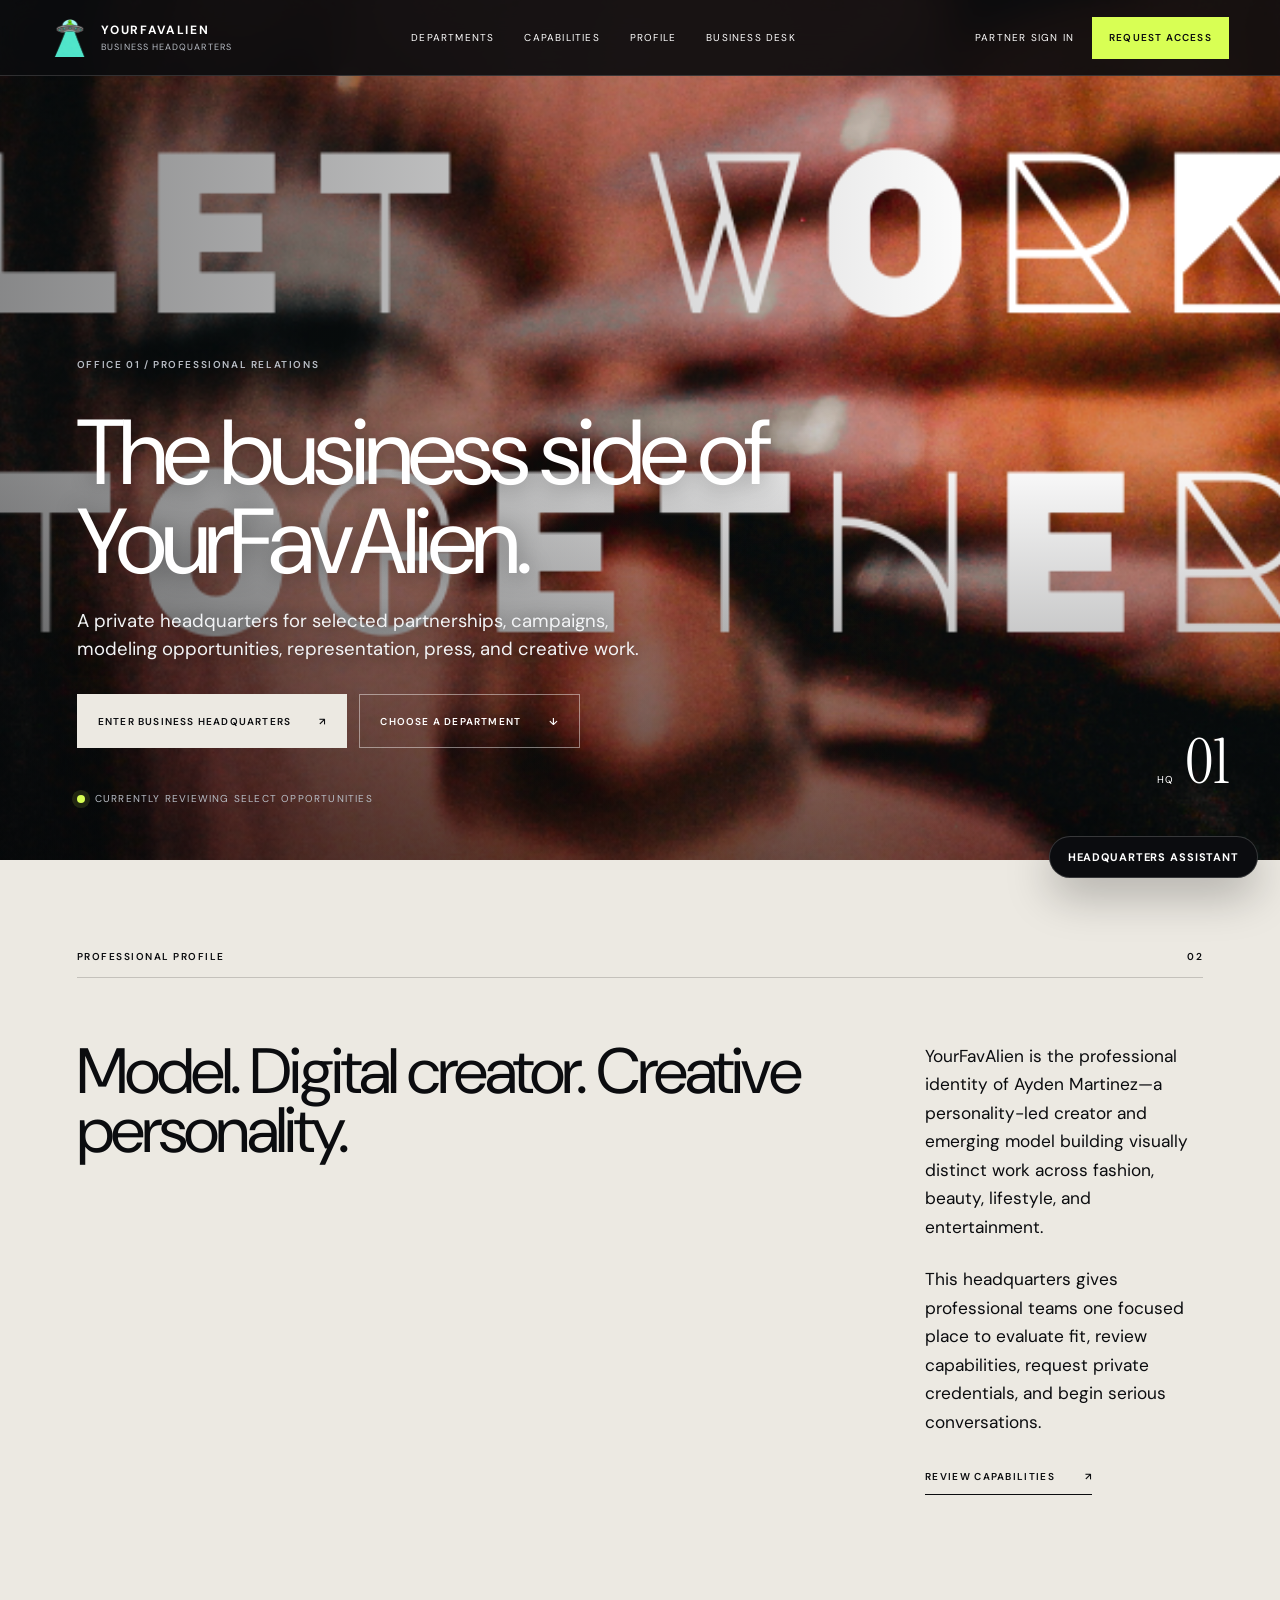
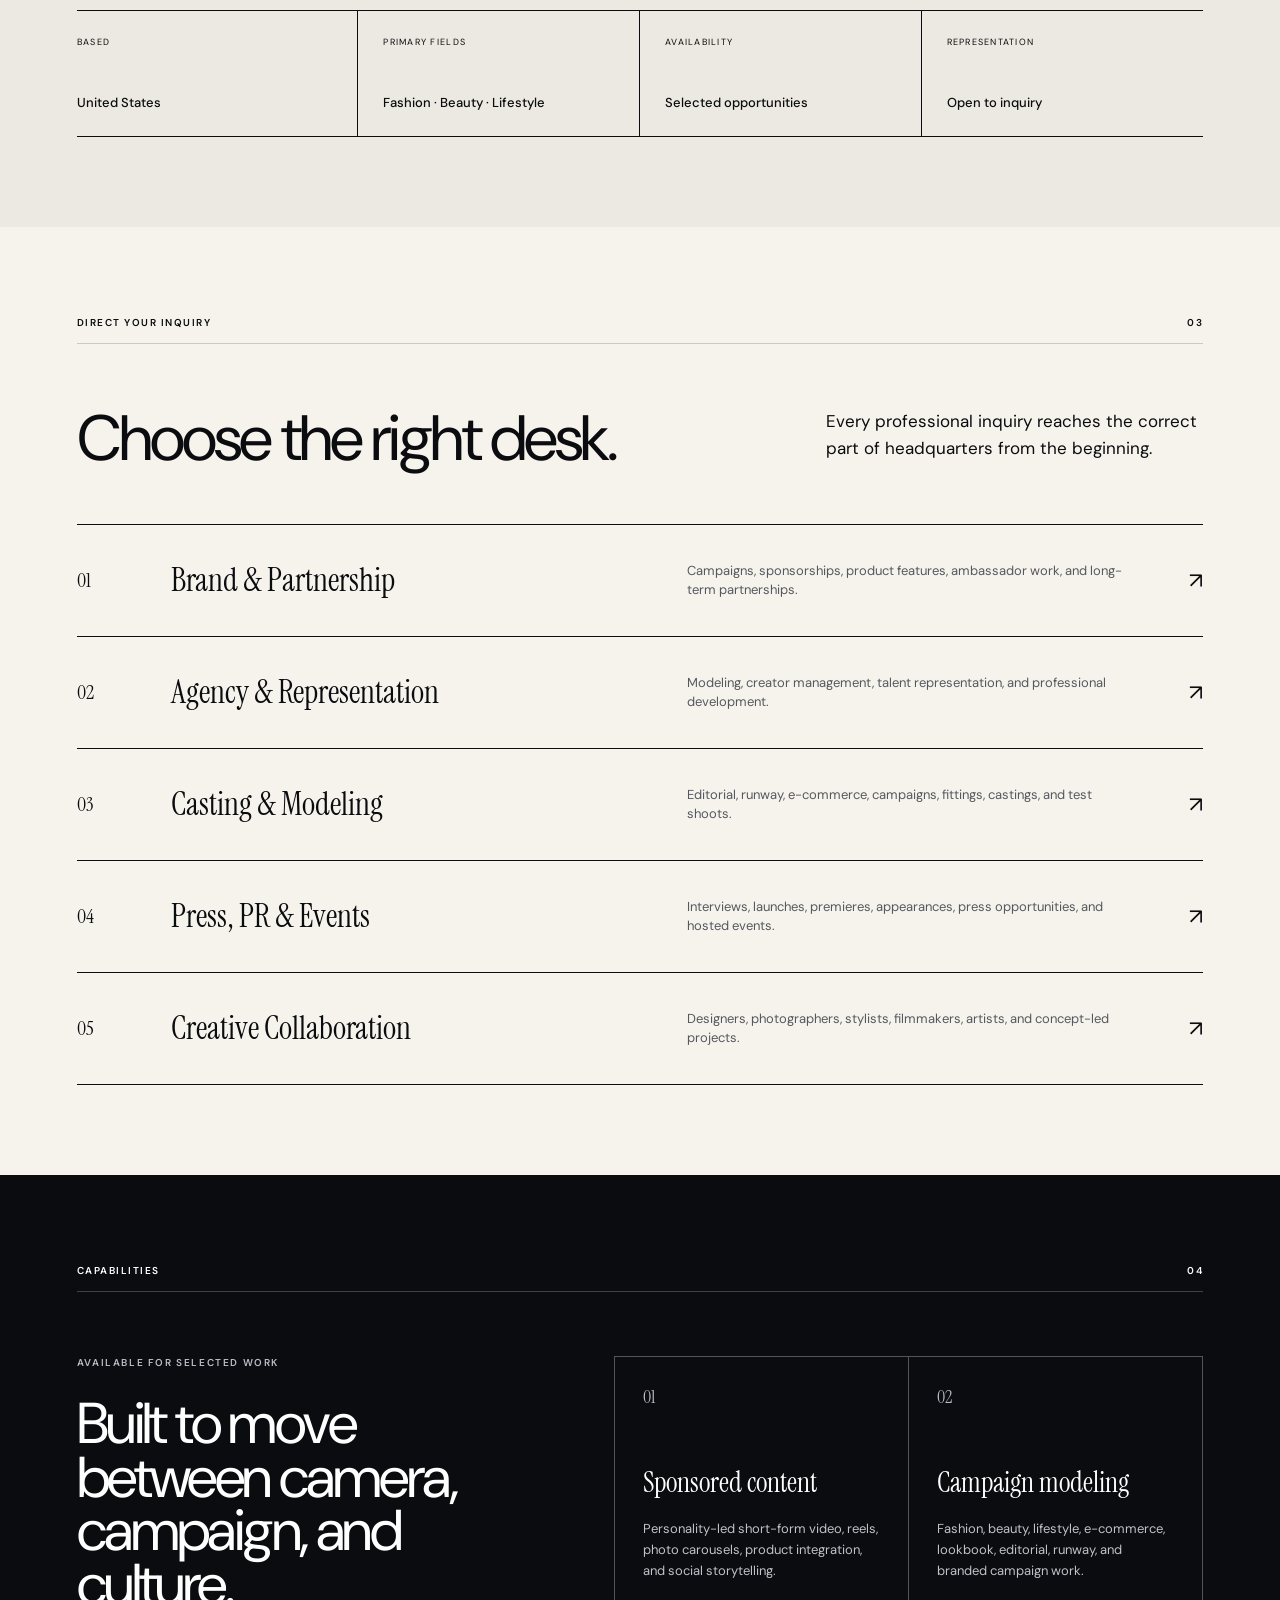
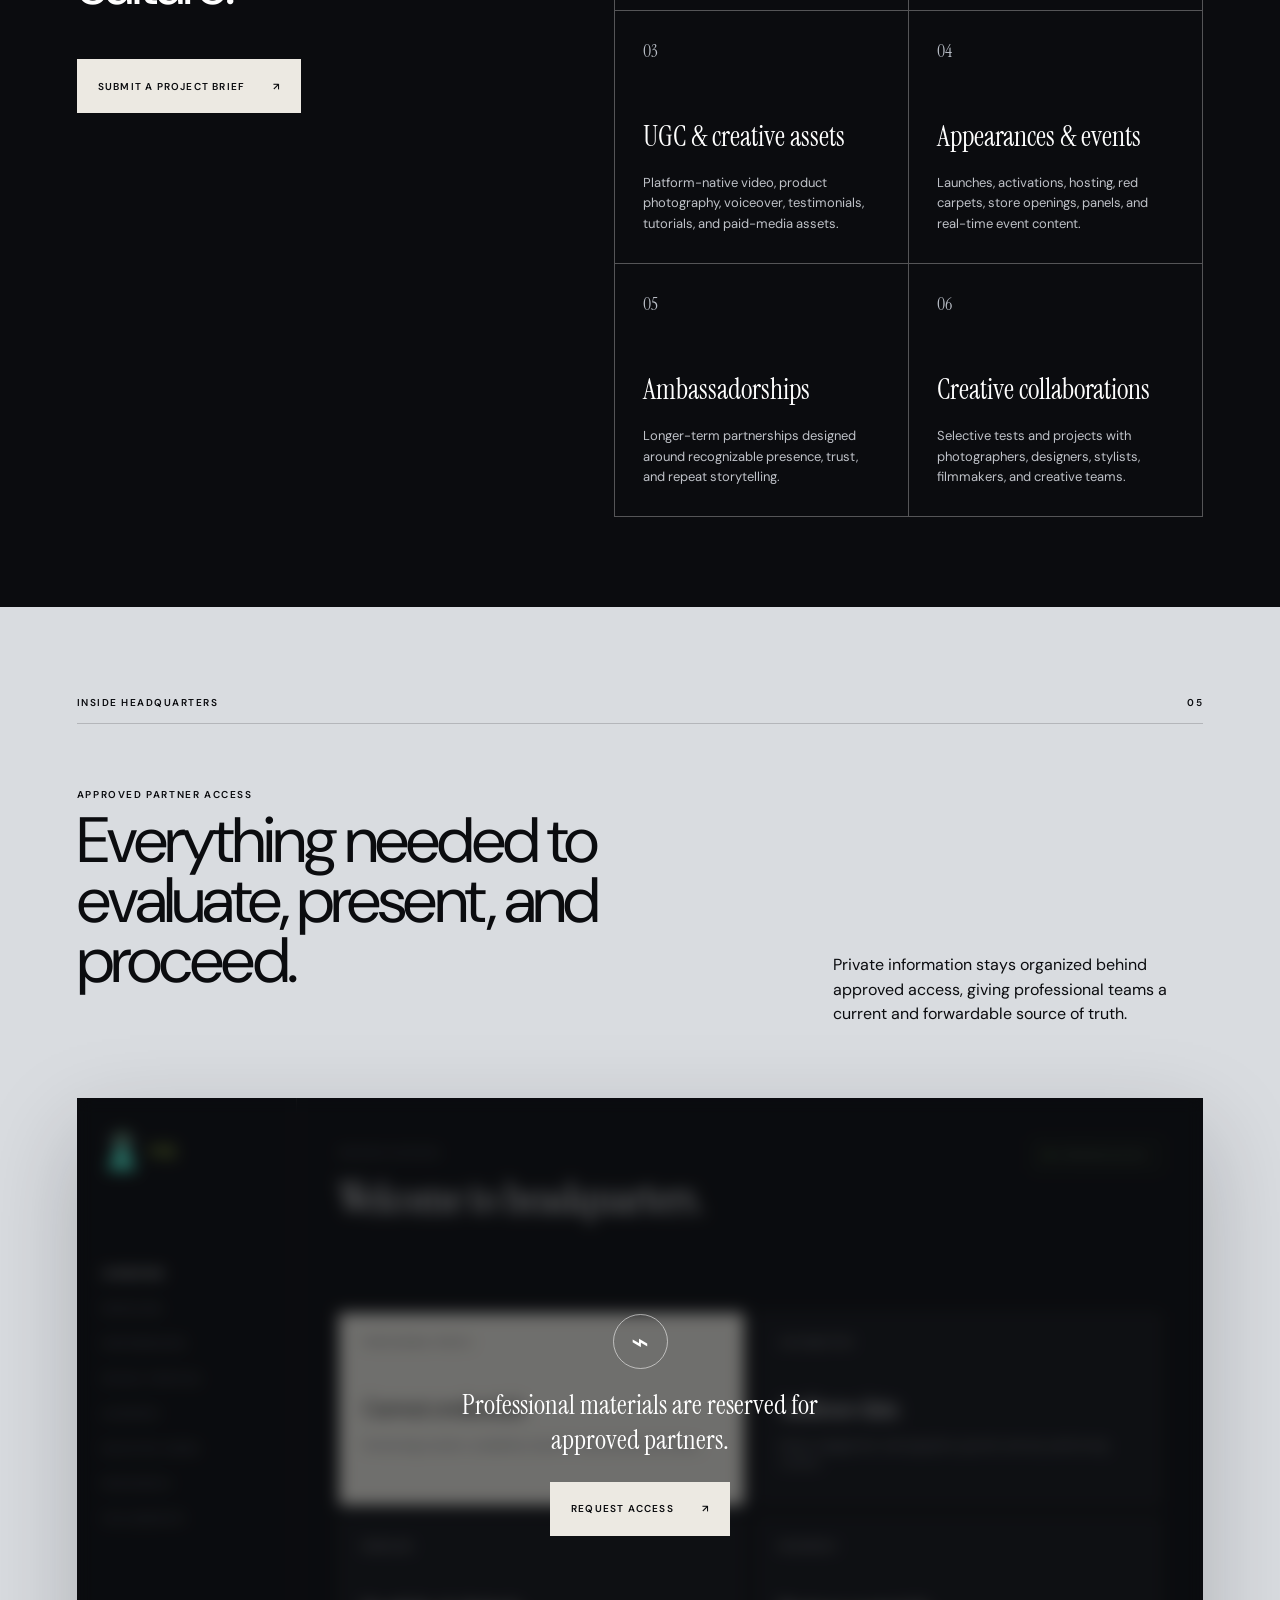
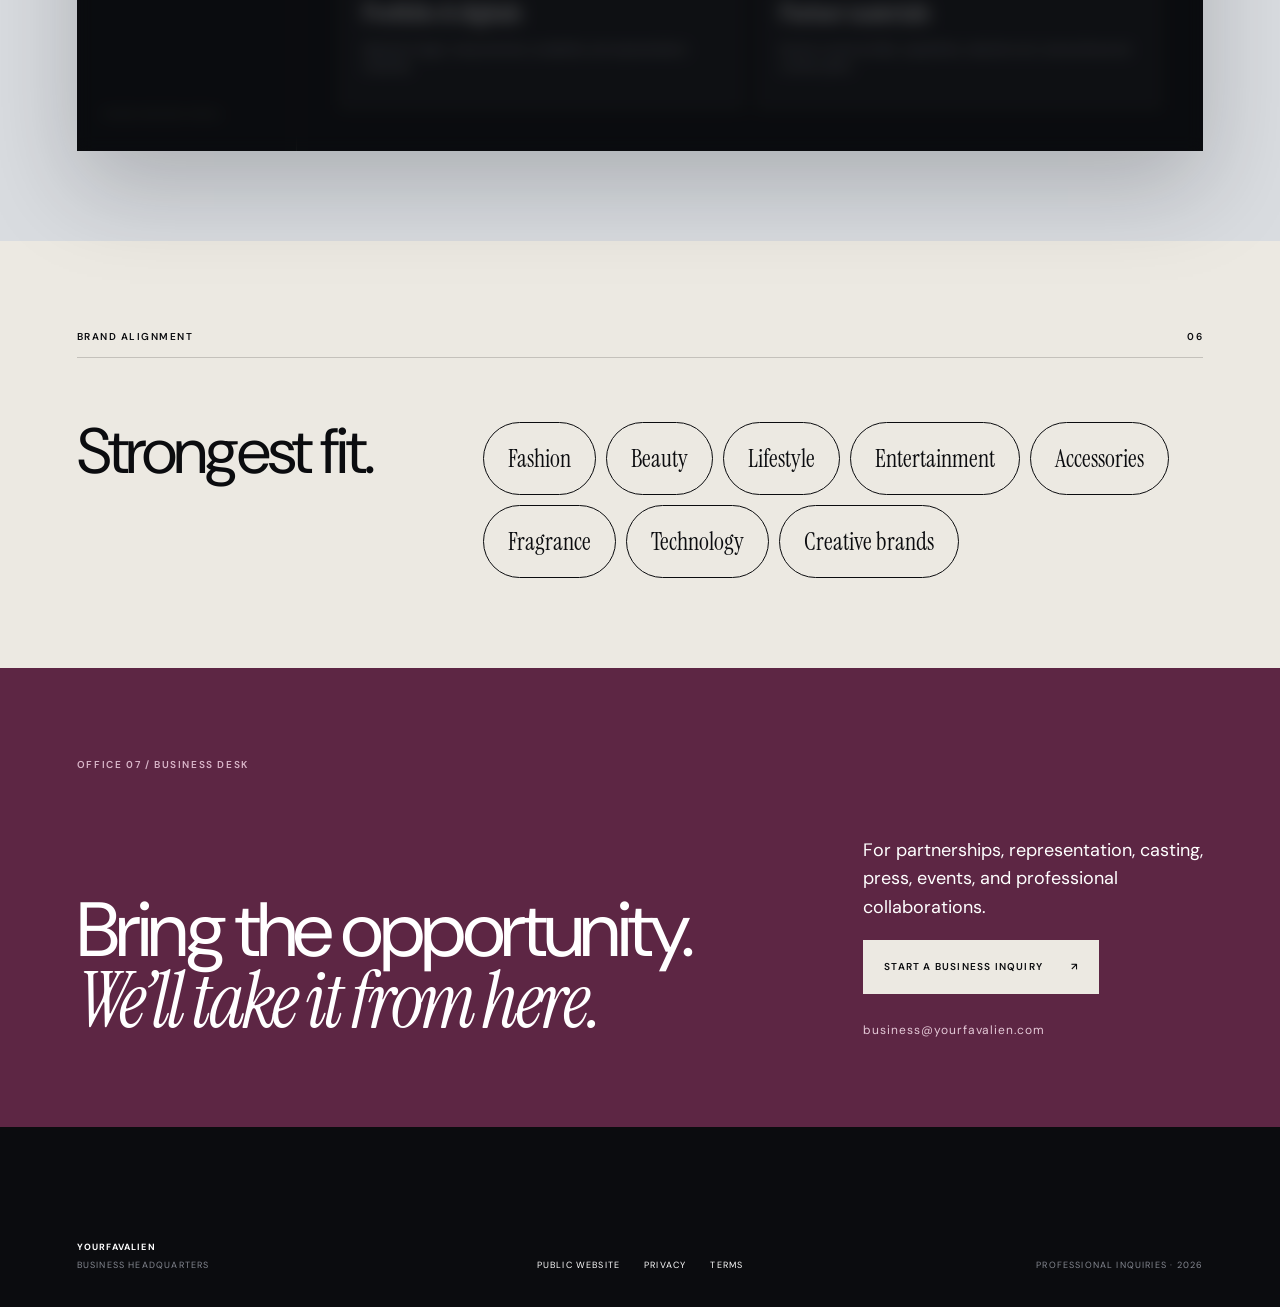
==== commit ef52d32a: "Rename Business Headquarters assistant button" ====
--- a/index.html
+++ b/index.html
@@ -5,6 +5,8 @@
   <meta name="viewport" content="width=device-width,initial-scale=1">
   <meta name="description" content="The private business headquarters for YourFavAlien partnerships, representation, casting, press, and creative collaborations.">
   <meta name="theme-color" content="#0b0c0f">
+  <link rel="icon" type="image/png" href="/yourfavalien-ufo-clean.png">
+  <link rel="apple-touch-icon" href="/yourfavalien-ufo-clean.png">
   <title>YourFavAlien Business Headquarters</title>
   <link rel="stylesheet" href="styles.css">
 </head>
@@ -126,6 +128,6 @@
   </section>
 
   <script src="portal.js" defer></script>
-  <script src="business-guide.js" defer></script>
+  <script src="business-guide.js?v=20260908-headquarters1" defer></script>
 </body>
 </html>
--- a/styles.css
+++ b/styles.css
@@ -171,6 +171,15 @@
 @media(max-width:1000px){
   .desktop-nav{display:none}.intro-grid,.capability-layout,.preview-heading,.fit-grid,.contact-grid{grid-template-columns:1fr}.capability-sticky{position:static}.capability-grid{margin-top:55px}.profile-strip{grid-template-columns:1fr 1fr}.profile-strip div:nth-child(2){border-right:0}.preview-window{grid-template-columns:170px 1fr}.departments-heading{grid-template-columns:1fr}.department{grid-template-columns:55px 1fr 45px}.department-copy{display:none}
 }
+
+.business-guide-message a {
+  color: var(--acid);
+  text-decoration: underline;
+  text-underline-offset: 2px;
+  overflow-wrap: anywhere;
+}
+
+.business-guide-message.user a { color: inherit; }
 @media(max-width:720px){
   .site-header{height:66px}.header-actions{display:none}.menu-button{display:block;width:40px;height:40px;border:0;background:none}.menu-button span:not(.sr-only){display:block;width:22px;height:1px;margin:6px auto;background:white}.mobile-nav{position:fixed;z-index:49;top:66px;left:0;right:0;padding:16px 22px 28px;display:flex;flex-direction:column;background:var(--ink);color:white;transform:translateY(-130%);transition:transform .3s}.mobile-nav.open{transform:none}.mobile-nav a,.mobile-nav button{padding:16px 0;border:0;border-bottom:1px solid #34363b;background:none;color:white;text-align:left;font-size:11px;letter-spacing:.1em;text-transform:uppercase}
   .section{padding-left:20px;padding-right:20px}.hero{min-height:760px}.hero-content{width:auto;padding:125px 20px 45px}.hero h1{font-size:clamp(55px,17vw,82px)}.hero-index{display:none}.hero-actions{flex-direction:column;align-items:stretch}.button{width:100%}
@@ -200,7 +209,7 @@
 @media print{.portal-sidebar,.portal-main>header,.portal-view:not([data-view="overview"]){display:none!important}.portal{position:static;display:block}.portal-main{height:auto}.portal-view[data-view="overview"]{display:block!important;padding:20px}}
 
 /* Quiet, optional guide for visitors who want help finding the right business path. */
-.business-guide{position:fixed;right:22px;bottom:22px;z-index:95;font-family:var(--sans)}
+.business-guide{position:fixed;right:22px;bottom:22px;z-index:150;font-family:var(--sans)}
 .business-guide-launcher{display:flex;align-items:center;border:1px solid rgba(255,255,255,.18);border-radius:999px;background:var(--ink);color:#fff;padding:13px 18px;box-shadow:0 16px 46px rgba(0,0,0,.28);font:700 11px var(--sans);letter-spacing:.08em;text-transform:uppercase;cursor:pointer}
 .business-guide-panel{position:absolute;right:0;bottom:58px;width:min(340px,calc(100vw - 28px));padding:20px;border:1px solid rgba(255,255,255,.14);border-radius:18px;background:#101114;color:#fff;box-shadow:0 24px 70px rgba(0,0,0,.42)}
 .business-guide-panel[hidden]{display:none}.business-guide-panel header{display:flex;align-items:flex-start;justify-content:space-between;gap:14px;margin-bottom:15px}.business-guide-panel header div{display:grid;gap:4px}.business-guide-panel header small{color:var(--acid);font-size:9px;letter-spacing:.14em}.business-guide-panel header strong{font-size:18px}.business-guide-panel header button{border:0;background:transparent;color:#fff;font-size:24px;cursor:pointer}
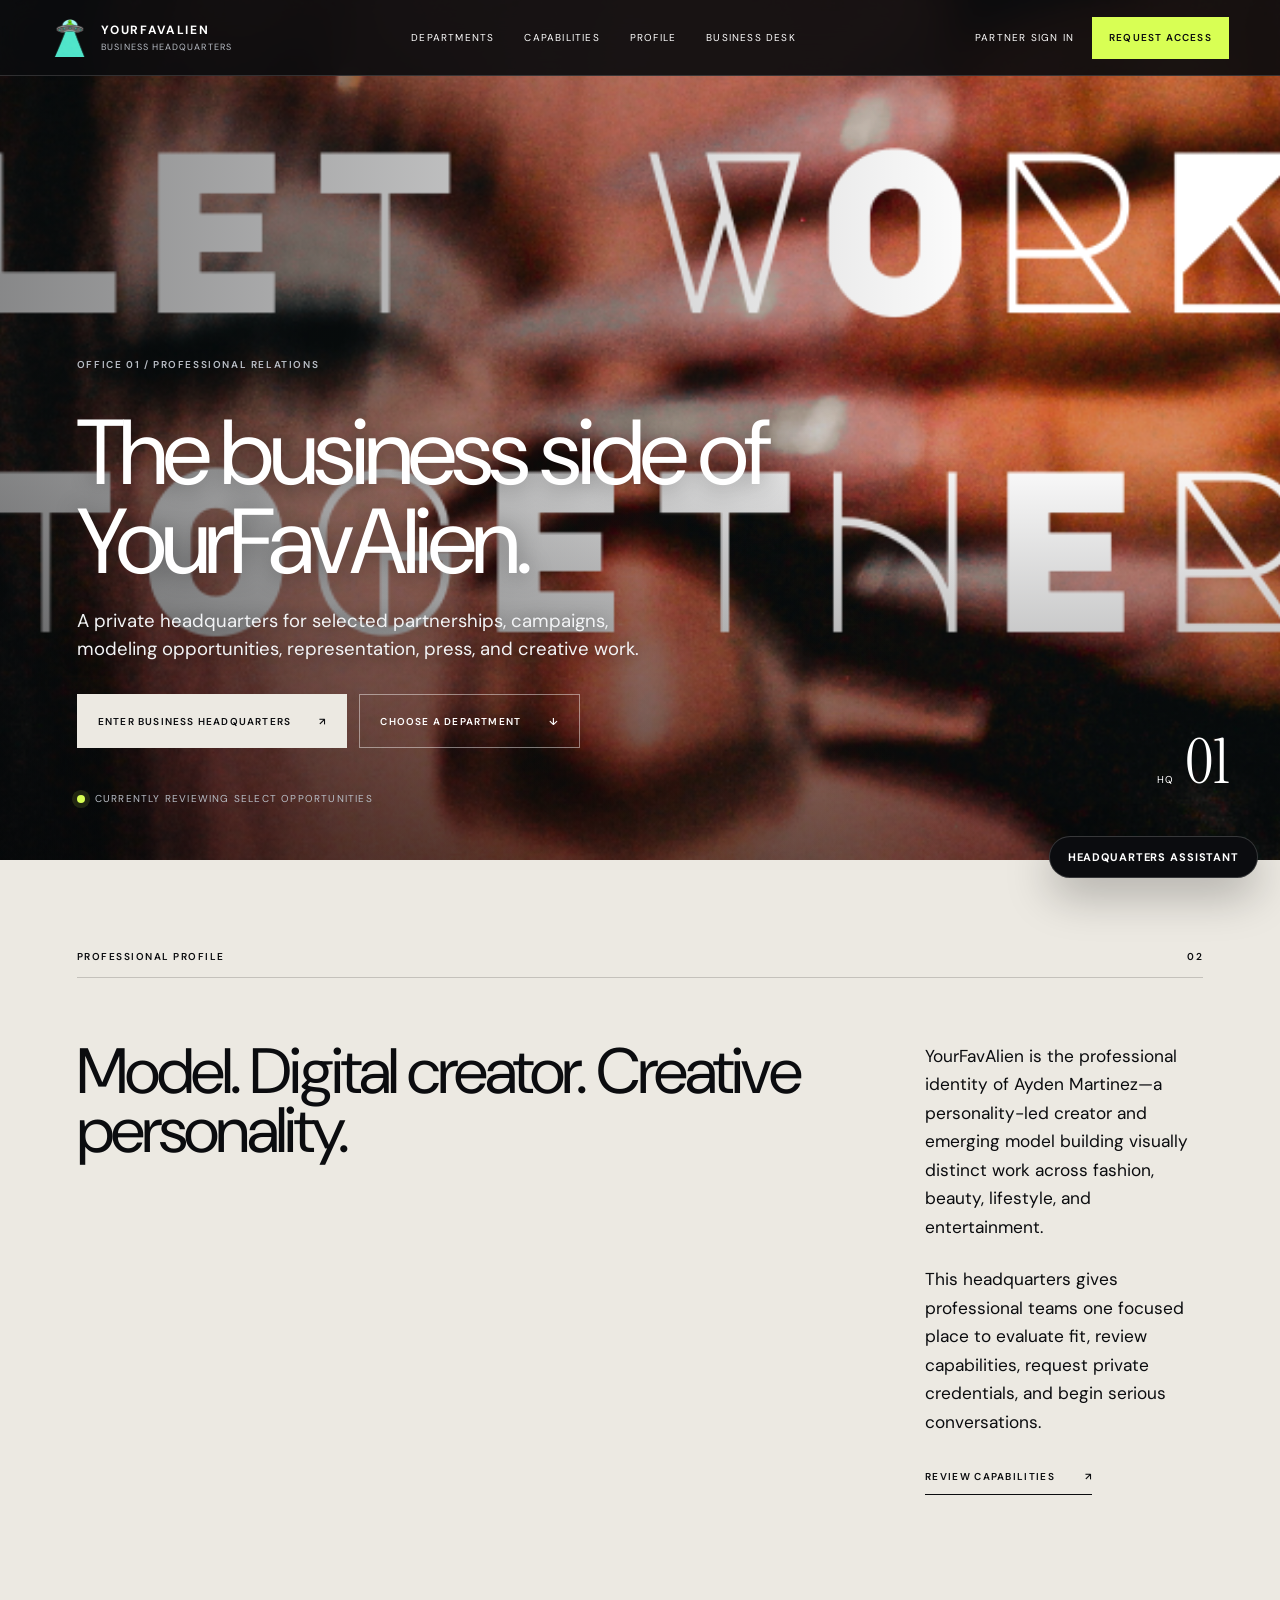
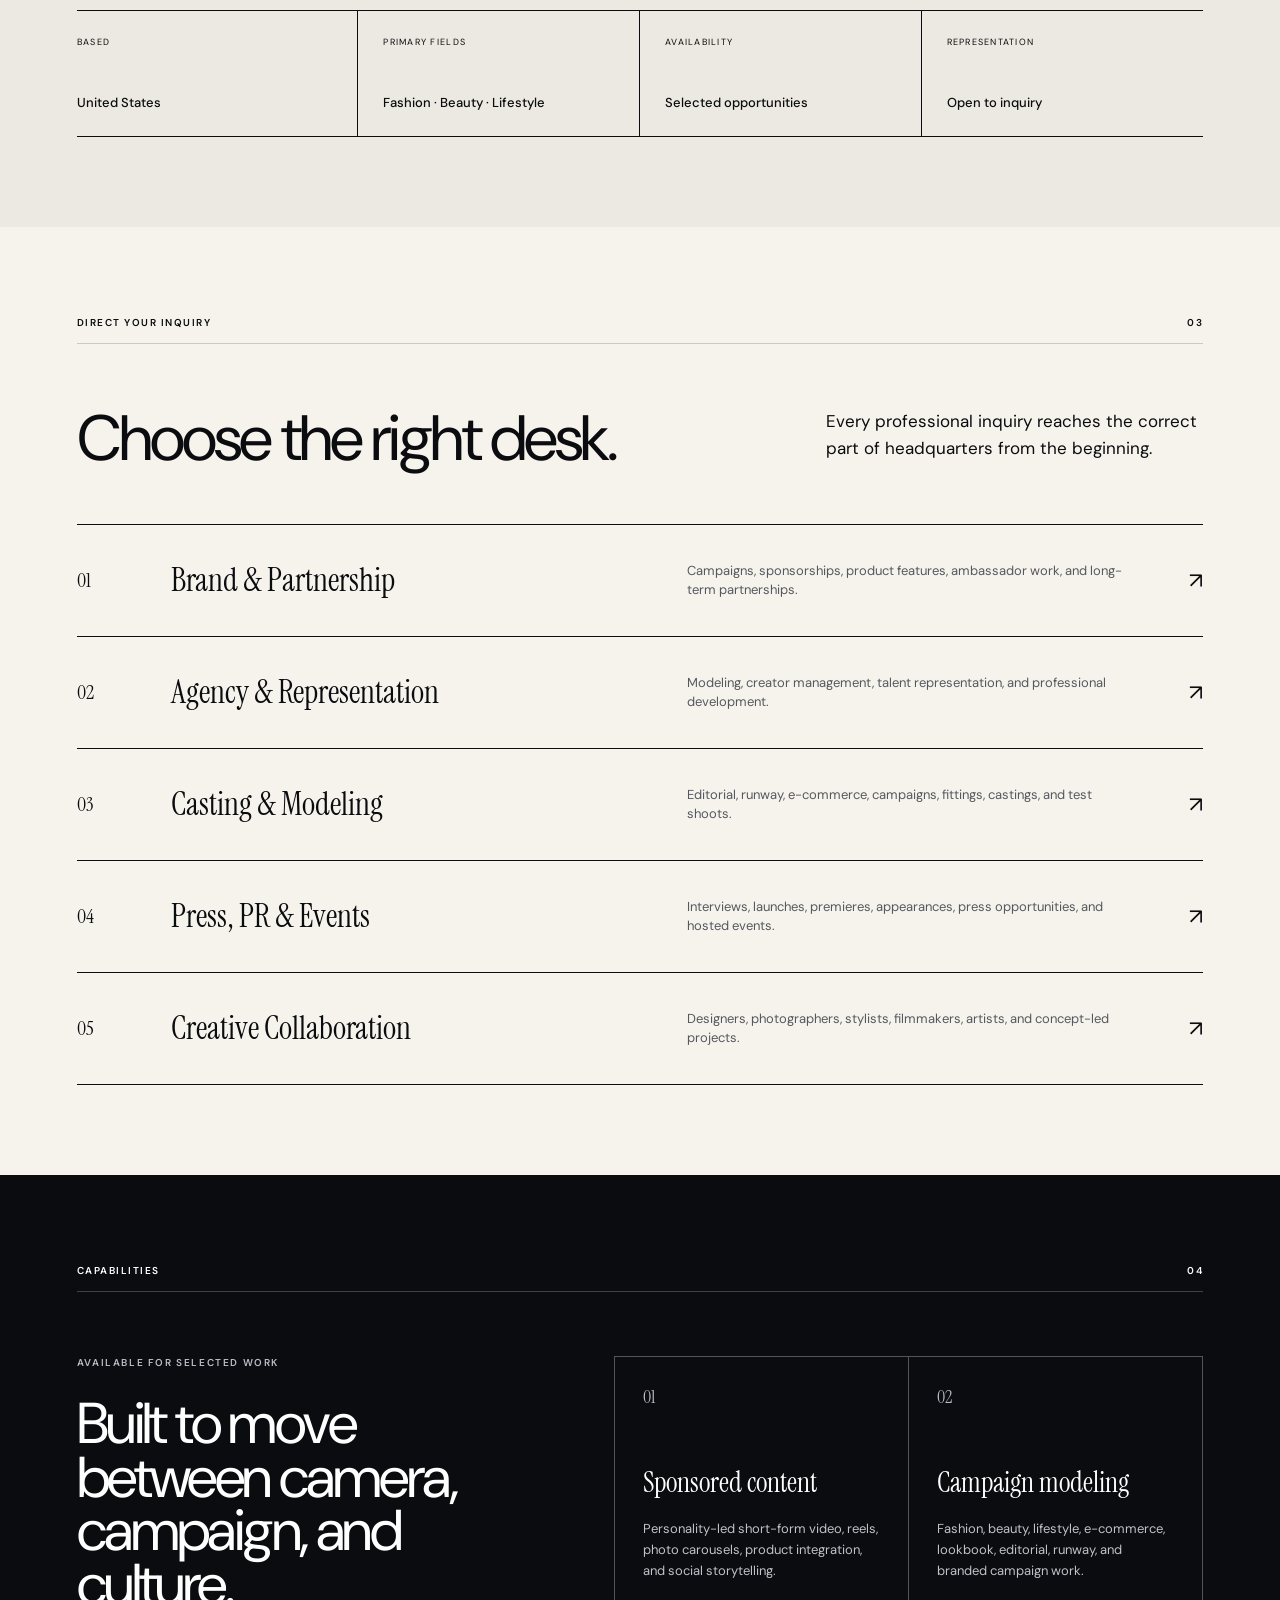
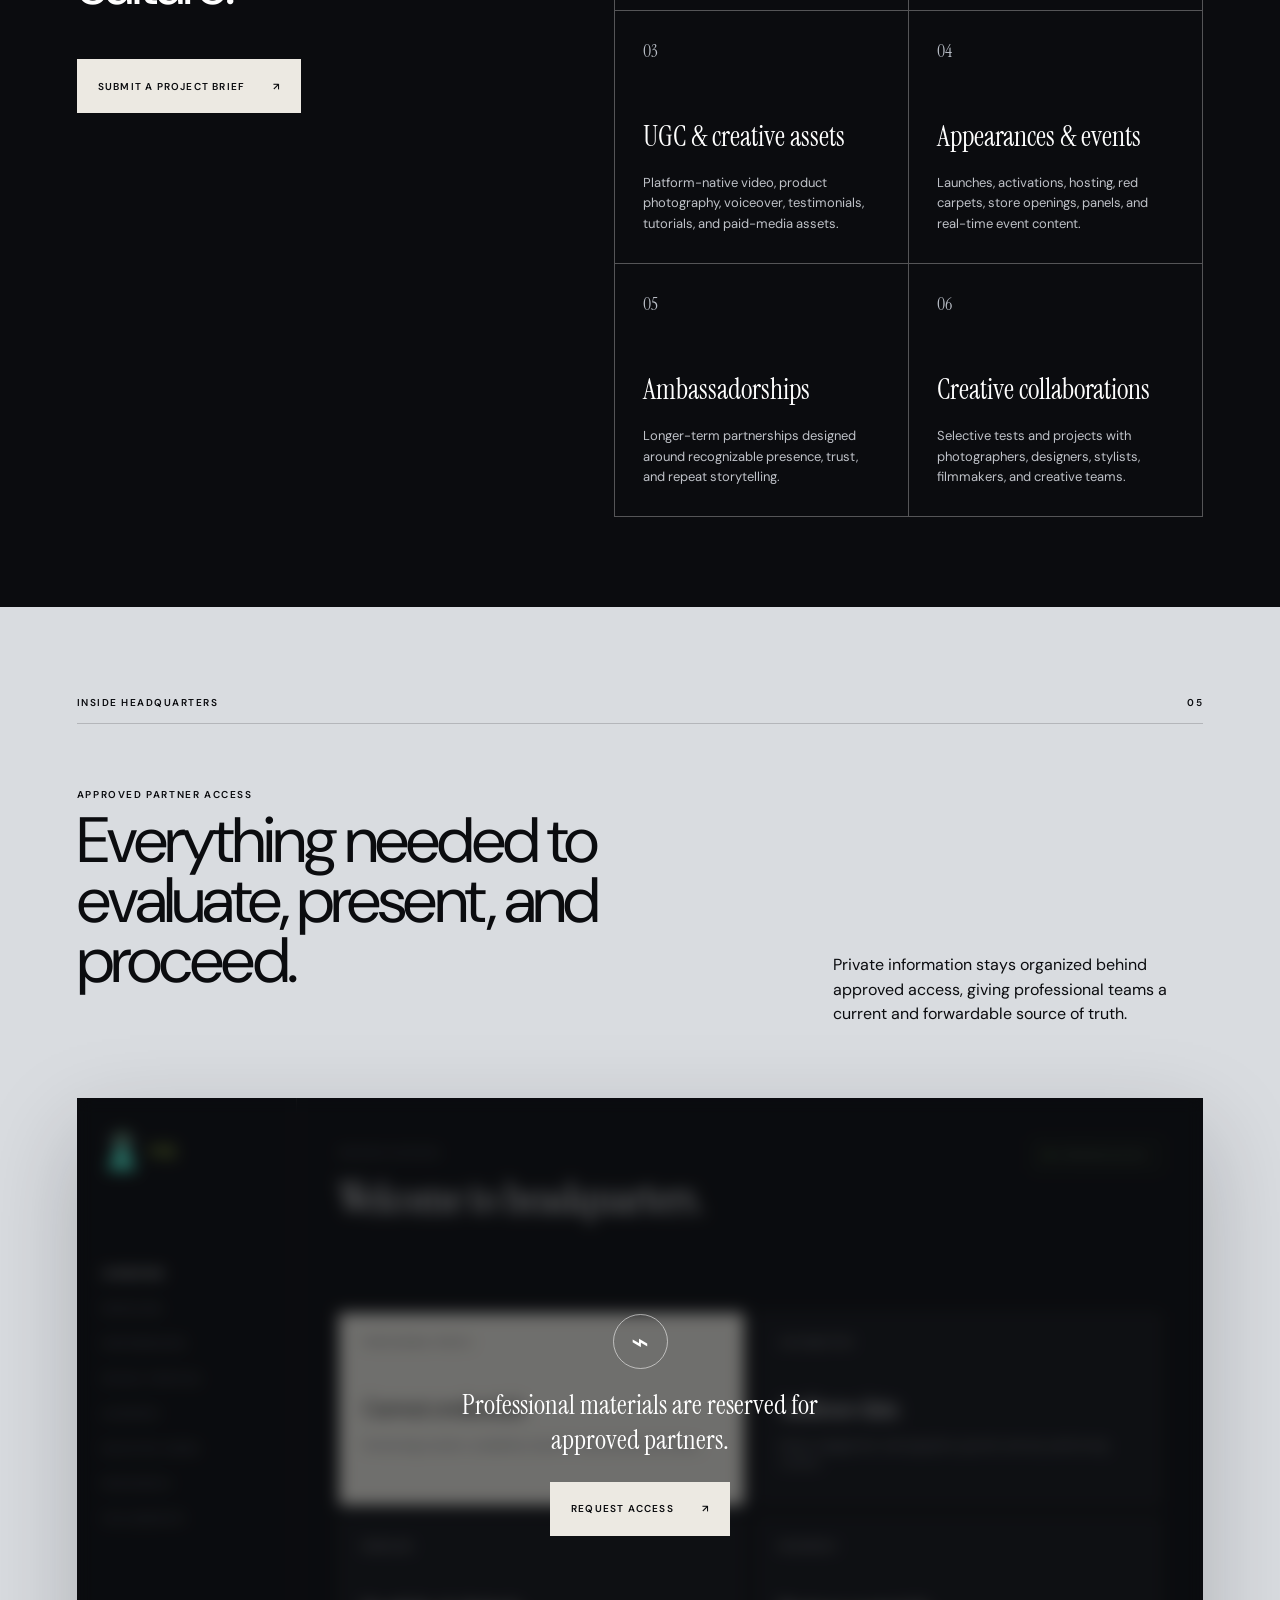
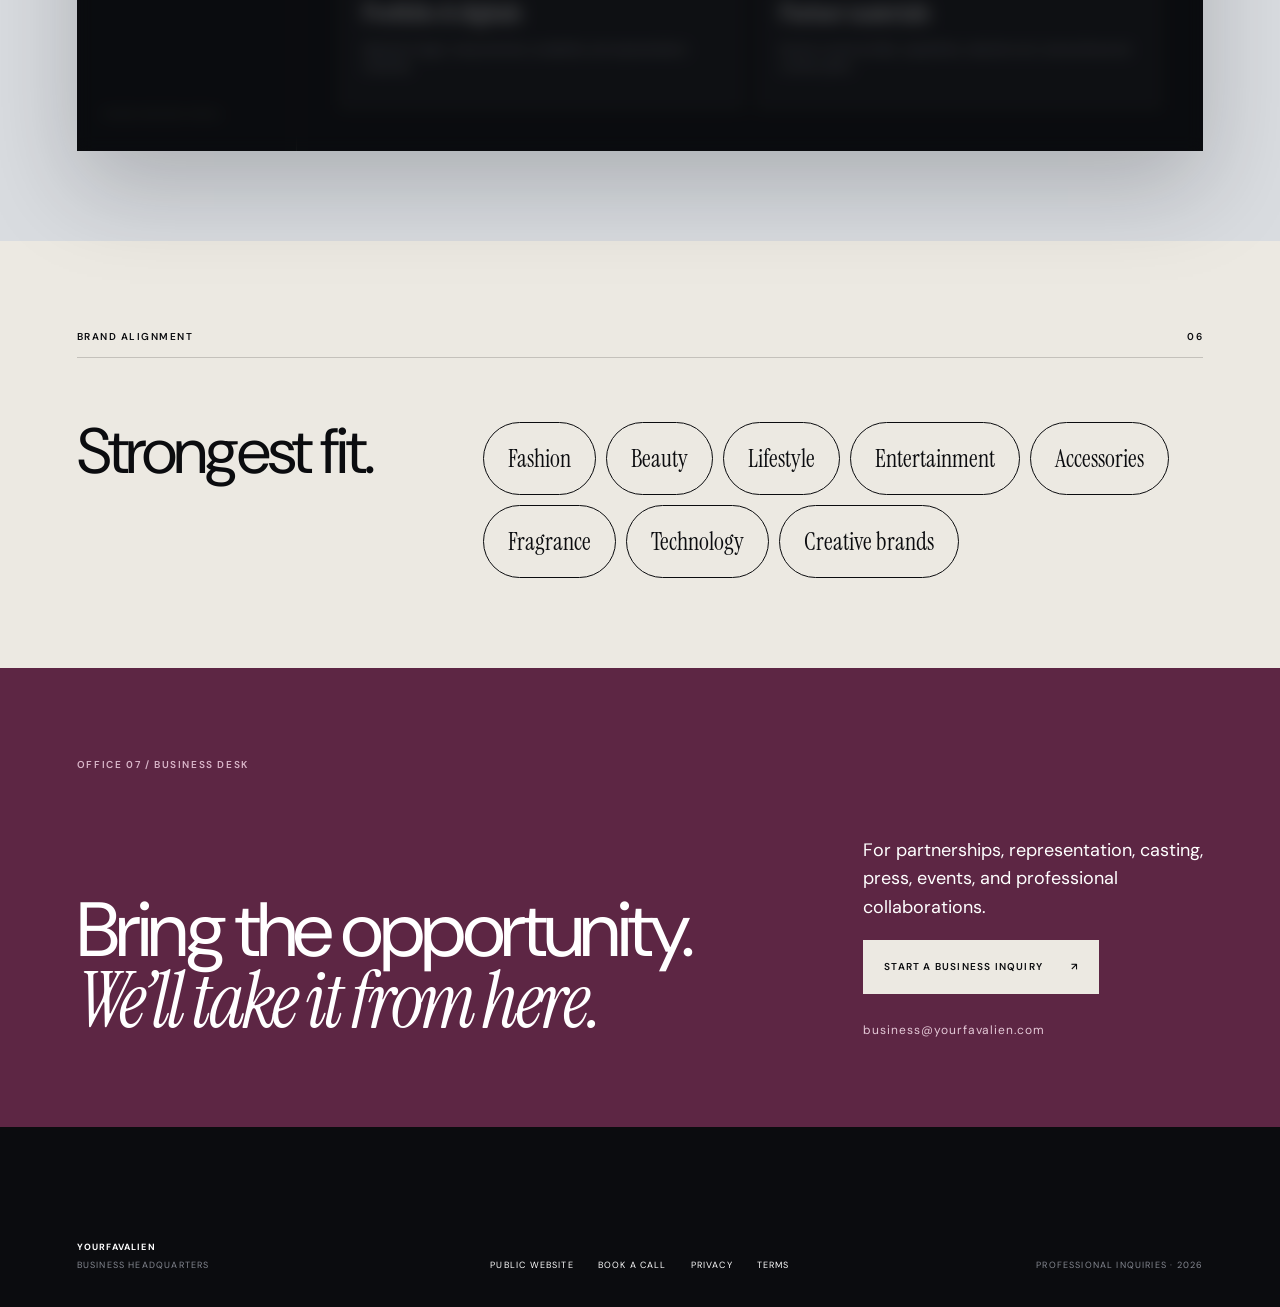
==== commit 030dcfec: "Add booking link to headquarters footer" ====
--- a/index.html
+++ b/index.html
@@ -84,7 +84,7 @@
     <section class="contact section" id="contact"><p class="section-code">Office 07 / Business Desk</p><div class="contact-grid"><h2>Bring the opportunity.<br><em>We’ll take it from here.</em></h2><div><p>For partnerships, representation, casting, press, events, and professional collaborations.</p><button class="button button-light" data-open-dialog="inquiryDialog">Start a business inquiry <span>↗</span></button><a class="business-email" href="mailto:business@yourfavalien.com" data-content-email="business_email">business@yourfavalien.com</a></div></div></section>
   </main>
 
-  <footer><div class="footer-brand"><strong>YOURFAVALIEN</strong><span>Business Headquarters</span></div><div><a href="https://yourfavalien.com">Public website</a><a href="privacy.html">Privacy</a><a href="terms.html">Terms</a></div><span>Professional inquiries · 2026</span></footer>
+  <footer><div class="footer-brand"><strong>YOURFAVALIEN</strong><span>Business Headquarters</span></div><div><a href="https://yourfavalien.com">Public website</a><a href="https://book.yourfavalien.com/YFA" target="_blank" rel="noopener noreferrer">Book a call</a><a href="privacy.html">Privacy</a><a href="terms.html">Terms</a></div><span>Professional inquiries · 2026</span></footer>
 
   <dialog class="dialog" id="accessDialog">
     <button class="dialog-close" data-close-dialog aria-label="Close">×</button><p class="dialog-code">Partner access / Application</p><h2>Request headquarters access.</h2><p class="dialog-intro">Access is reviewed for brands, agencies, casting professionals, PR teams, and approved creative partners.</p>
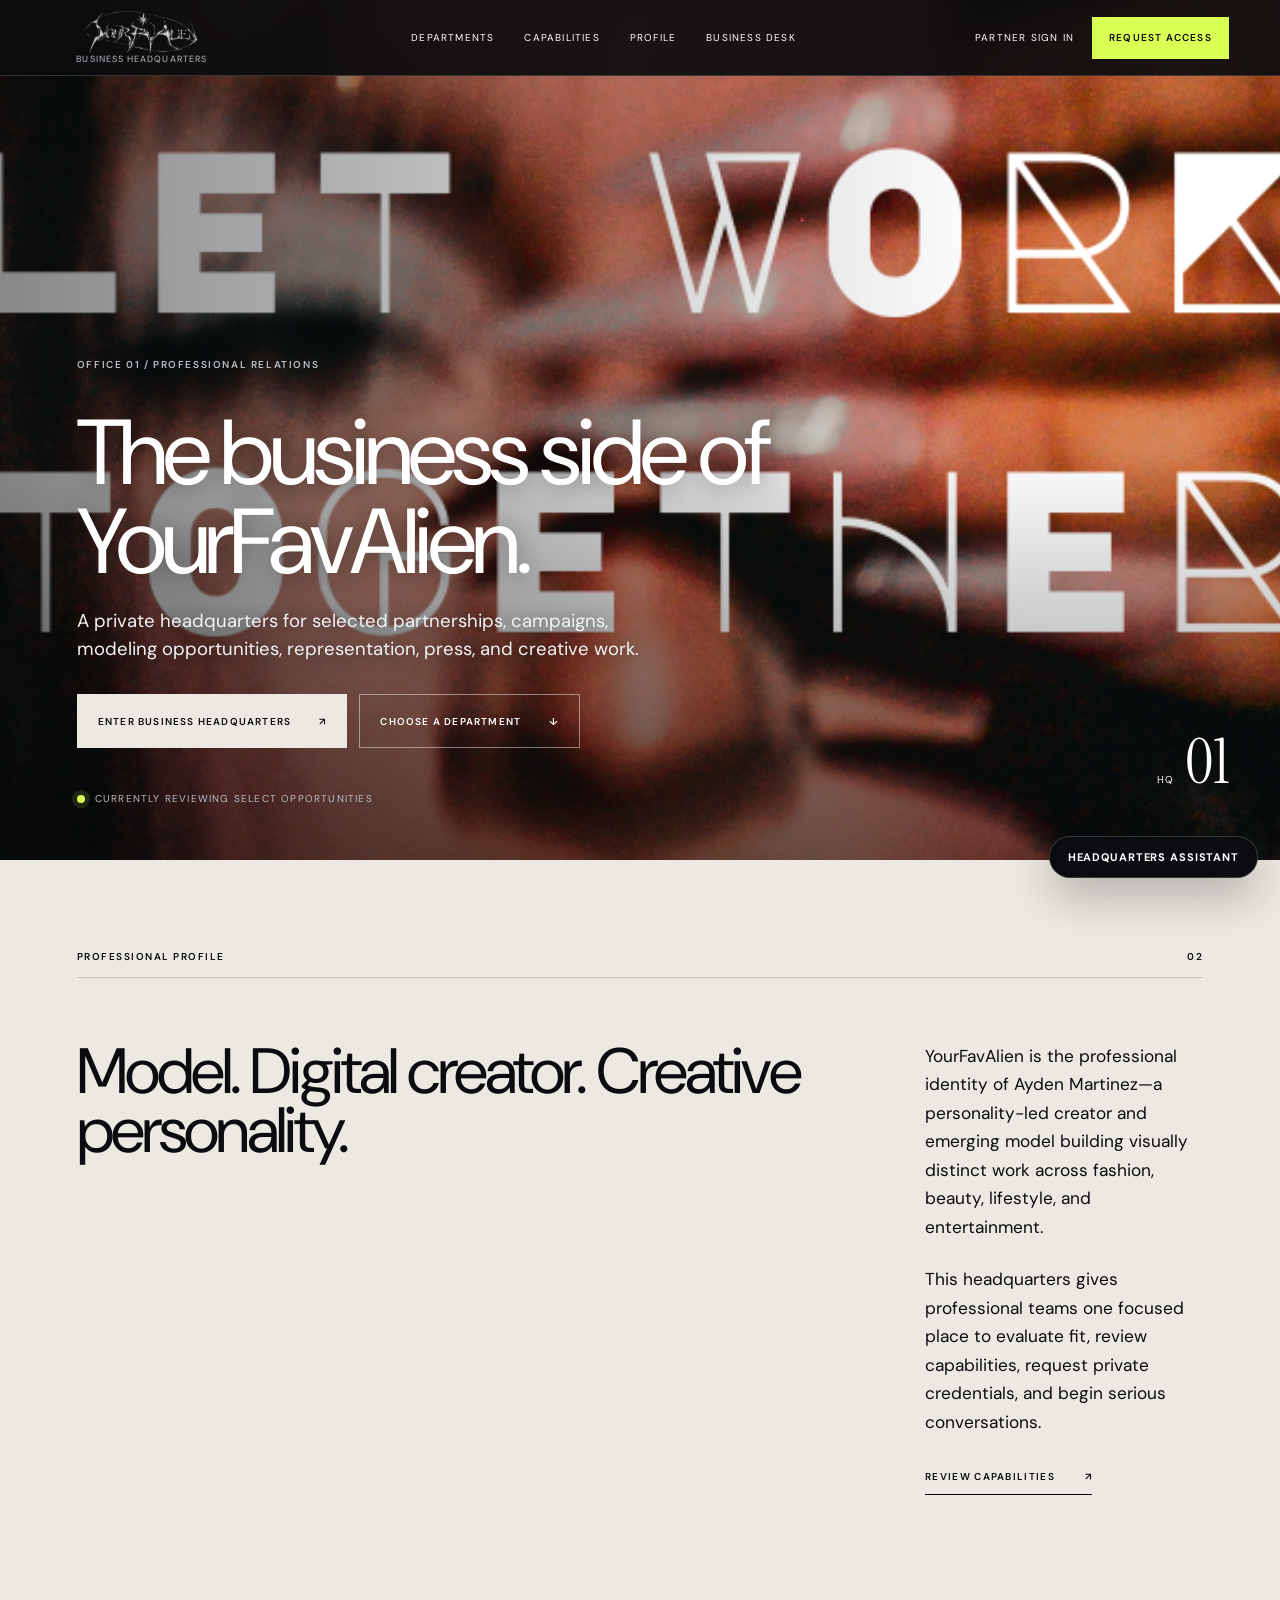
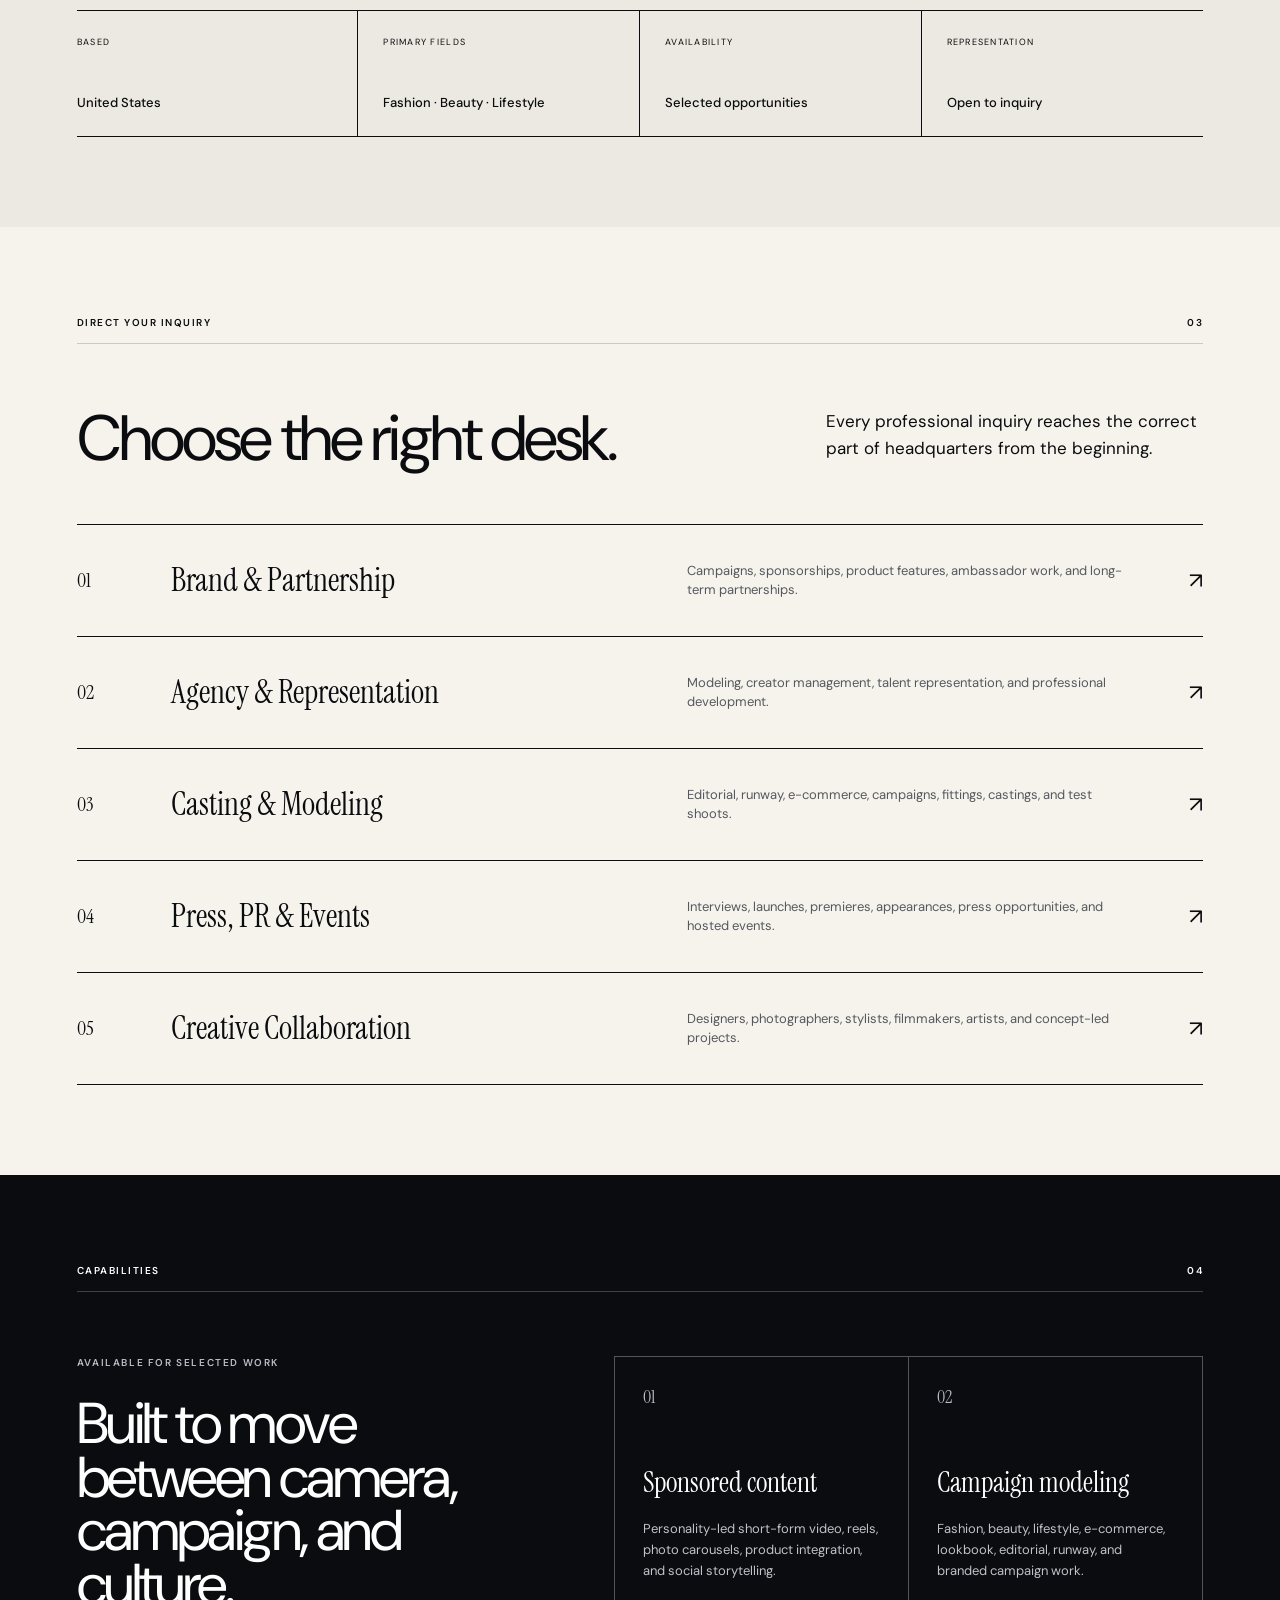
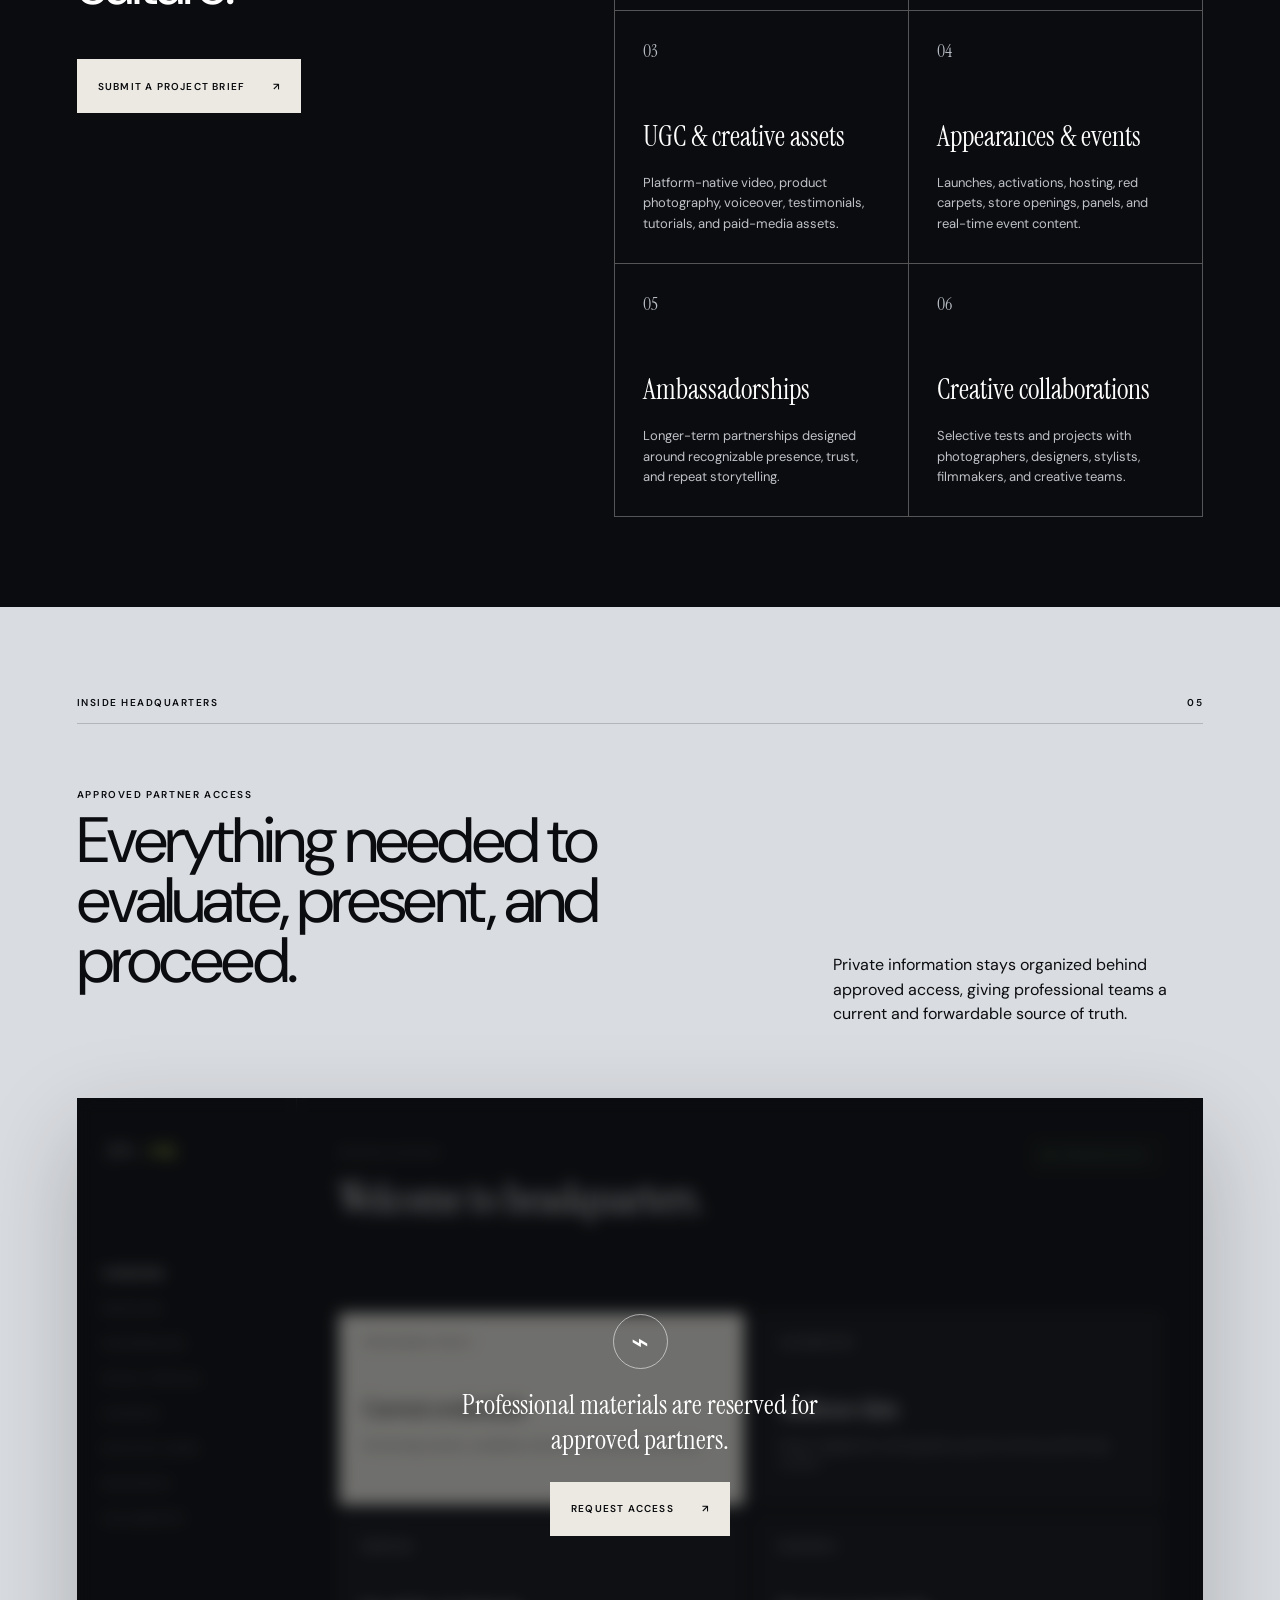
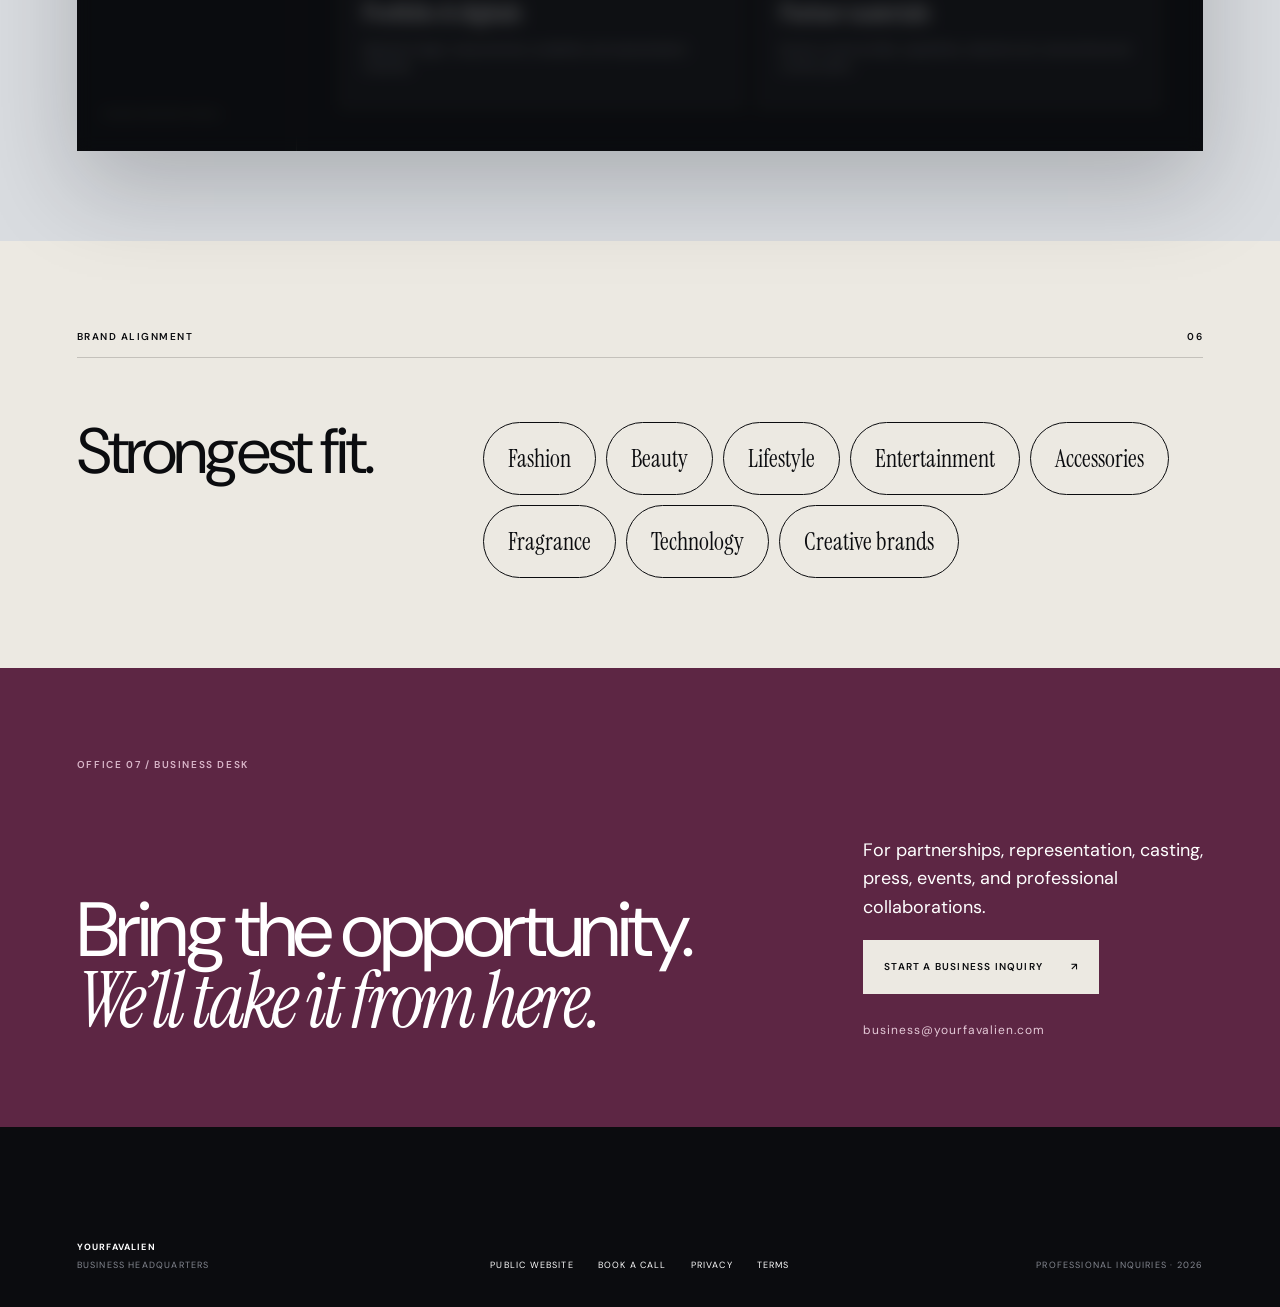
==== commit 68bd6167: "Use chrome wordmark for Headquarters and matching compact brand icons" ====
--- a/index.html
+++ b/index.html
@@ -3,17 +3,19 @@
 <head>
   <meta charset="utf-8">
   <meta name="viewport" content="width=device-width,initial-scale=1">
-  <meta name="description" content="The private business headquarters for YourFavAlien partnerships, representation, casting, press, and creative collaborations.">
+  <meta name="description" content="YourFavAlien Business Headquarters connects brands, casting teams, agencies, and creative partners with professional modeling, fashion, and collaboration inquiries.">
+  <meta property="og:description" content="YourFavAlien Business Headquarters connects brands, casting teams, agencies, and creative partners with professional modeling, fashion, and collaboration inquiries.">
+  <meta name="twitter:description" content="YourFavAlien Business Headquarters connects brands, casting teams, agencies, and creative partners with professional modeling, fashion, and collaboration inquiries.">
   <meta name="theme-color" content="#0b0c0f">
-  <link rel="icon" type="image/png" href="/yourfavalien-ufo-clean.png">
-  <link rel="apple-touch-icon" href="/yourfavalien-ufo-clean.png">
+  <link rel="icon" type="image/png" href="/favicon.png?v=20261027-chrome">
+  <link rel="apple-touch-icon" href="/apple-touch-icon.png?v=20261027-chrome">
   <title>YourFavAlien Business Headquarters</title>
   <link rel="stylesheet" href="styles.css">
 </head>
 <body>
   <a class="skip-link" href="#main">Skip to content</a>
   <header class="site-header">
-    <a class="wordmark" href="#top"><span class="wordmark-mark alien-mark"><img src="yourfavalien-ufo-clean.png" alt=""></span><span><b>YOURFAVALIEN</b><small>Business Headquarters</small></span></a>
+    <a class="wordmark" href="#top"><span class="hq-full-brand"><img src="01_Primary_Chrome_Wordmark_Clean.png" alt="YourFavAlien"><small>Business Headquarters</small></span></a>
     <nav class="desktop-nav" aria-label="Primary navigation"><a href="#departments">Departments</a><a href="#capabilities">Capabilities</a><a href="#profile">Profile</a><a href="#contact">Business desk</a></nav>
     <div class="header-actions"><button class="text-button" data-open-dialog="signinDialog">Partner sign in</button><button class="button button-small" data-open-dialog="accessDialog">Request access</button></div>
     <button class="menu-button" id="menuButton" aria-controls="mobileNav" aria-expanded="false"><span></span><span></span><span class="sr-only">Menu</span></button>
@@ -73,7 +75,7 @@
       <div class="section-label"><span>Inside headquarters</span><span>05</span></div>
       <div class="preview-heading"><div><p class="kicker">Approved partner access</p><h2>Everything needed to evaluate, present, and proceed.</h2></div><p>Private information stays organized behind approved access, giving professional teams a current and forwardable source of truth.</p></div>
       <div class="preview-window">
-        <aside class="preview-sidebar"><div class="mini-brand"><img src="yourfavalien-ufo-clean.png" alt=""><span>HQ</span></div><nav><b>Overview</b><span>Modeling</span><span>Partnerships</span><span>Social profiles</span><span>Audience</span><span>Selected work</span><span>Resources</span><span>Collaborate</span></nav><small>Private partner portal</small></aside>
+        <aside class="preview-sidebar"><div class="mini-brand"><img src="06_YFA_Chrome_Monogram_Clean.png" alt=""><span>HQ</span></div><nav><b>Overview</b><span>Modeling</span><span>Partnerships</span><span>Social profiles</span><span>Audience</span><span>Selected work</span><span>Resources</span><span>Collaborate</span></nav><small>Private partner portal</small></aside>
         <div class="preview-dashboard"><div class="preview-top"><div><small>Partner overview</small><h3>Welcome to headquarters.</h3></div><span class="verified">Approved access</span></div><div class="dashboard-cards"><article class="feature-card"><small>Professional profile</small><strong>Current credentials</strong><p>Positioning, location, availability, brand fit, and professional status.</p></article><article><small>Live analytics</small><strong>Audience data</strong><p>Reach, engagement, demographics, growth, and top-performing content.</p></article><article><small>Modeling</small><strong>Portfolio &amp; digitals</strong><p>Selected images, measurements, availability, and representation materials.</p></article><article><small>Resources</small><strong>Partner materials</strong><p>Review current profiles, capabilities, selected work, and professional contact paths.</p></article></div></div>
         <div class="preview-lock"><span class="lock-icon">⌁</span><p>Professional materials are reserved for approved partners.</p><button class="button button-light" data-open-dialog="accessDialog">Request access <span>↗</span></button></div>
       </div>
@@ -84,7 +86,7 @@
     <section class="contact section" id="contact"><p class="section-code">Office 07 / Business Desk</p><div class="contact-grid"><h2>Bring the opportunity.<br><em>We’ll take it from here.</em></h2><div><p>For partnerships, representation, casting, press, events, and professional collaborations.</p><button class="button button-light" data-open-dialog="inquiryDialog">Start a business inquiry <span>↗</span></button><a class="business-email" href="mailto:business@yourfavalien.com" data-content-email="business_email">business@yourfavalien.com</a></div></div></section>
   </main>
 
-  <footer><div class="footer-brand"><strong>YOURFAVALIEN</strong><span>Business Headquarters</span></div><div><a href="https://yourfavalien.com">Public website</a><a href="https://book.yourfavalien.com/YFA" target="_blank" rel="noopener noreferrer">Book a call</a><a href="privacy.html">Privacy</a><a href="terms.html">Terms</a></div><span>Professional inquiries · 2026</span></footer>
+  <footer><div class="footer-brand"><strong>YOURFAVALIEN</strong><span>Business Headquarters</span></div><div><a href="https://yourfavalien.com">Public website</a><a href="https://cal.com/yourfavalien" target="_blank" rel="noopener noreferrer">Book a call</a><a href="privacy.html">Privacy</a><a href="terms.html">Terms</a></div><span>Professional inquiries · 2026</span></footer>
 
   <dialog class="dialog" id="accessDialog">
     <button class="dialog-close" data-close-dialog aria-label="Close">×</button><p class="dialog-code">Partner access / Application</p><h2>Request headquarters access.</h2><p class="dialog-intro">Access is reviewed for brands, agencies, casting professionals, PR teams, and approved creative partners.</p>
@@ -113,7 +115,7 @@
   </dialog>
 
   <section class="portal" id="portal" hidden>
-    <aside class="portal-sidebar"><div class="portal-brand"><b class="alien-mark"><img src="yourfavalien-ufo-clean.png" alt=""></b><span>Business<br>Headquarters</span></div><nav><button class="admin-only" data-portal-view="admin">Admin control room</button><button class="active" data-portal-view="overview">Overview</button><button data-portal-view="modeling">Modeling</button><button data-portal-view="partnerships">Partnerships</button><button data-portal-view="socials">Social profiles</button><button data-portal-view="audience">Audience</button><button data-portal-view="work">Selected work</button><button data-portal-view="documents">Resources</button><button data-portal-view="inquiries">Collaborate</button></nav><a class="portal-signout" href="https://partners.yourfavalien.site/cdn-cgi/access/logout">Sign out</a></aside>
+    <aside class="portal-sidebar"><div class="portal-brand"><b class="alien-mark"><img src="06_YFA_Chrome_Monogram_Clean.png" alt=""></b><span>Business<br>Headquarters</span></div><nav><button class="admin-only" data-portal-view="admin">Admin control room</button><button class="active" data-portal-view="overview">Overview</button><button data-portal-view="modeling">Modeling</button><button data-portal-view="partnerships">Partnerships</button><button data-portal-view="socials">Social profiles</button><button data-portal-view="audience">Audience</button><button data-portal-view="work">Selected work</button><button data-portal-view="documents">Resources</button><button data-portal-view="inquiries">Collaborate</button></nav><a class="portal-signout" href="https://partners.yourfavalien.site/cdn-cgi/access/logout">Sign out</a></aside>
     <div class="portal-main"><header><div><small>Private partner portal</small><strong id="portalCompany">Approved professional</strong></div><div class="portal-header-actions"><button class="portal-overview-return" id="portalOverviewReturn" data-portal-view="overview" hidden>← Overview</button><button class="admin-only preview-return" data-portal-view="admin"><span>Preview mode</span> Exit preview</button><span class="verified">Approved access</span></div></header>
       <div class="portal-view admin-only" data-view="admin" hidden><p class="section-code">Owner office / Administration</p><h2>Your control room.</h2><p class="portal-lead">Choose one workspace below. Your editing tools are separate from what approved partners see.</p><nav class="admin-tabs" aria-label="Owner tools"><button class="active" data-admin-panel="editor">Website editor</button><button data-admin-panel="portfolio">Selected work</button><button data-admin-panel="requests">Access requests</button><button data-admin-panel="partners">Partner access</button><button data-admin-panel="business">Business inquiries</button><button data-admin-panel="preview">Partner preview</button></nav><div class="admin-summary" id="adminSummary"><article><small>Pending access</small><strong>—</strong></article><article><small>New inquiries</small><strong>—</strong></article><article><small>Active partners</small><strong>—</strong></article></div><section class="admin-workspace" data-admin-workspace="editor"><div class="workspace-intro"><span>01</span><div><h3>Edit the public website</h3><p>Change your main headings, descriptions, business email, homepage picture, and secure-entry picture. Press Publish when you are ready.</p></div></div><section class="content-editor"><div class="admin-section-head"><div><small>Website editor</small><h3>Public headquarters content</h3></div><span class="editor-status" id="editorStatus"></span></div><form id="contentEditor"><div class="editor-grid"><label><span>Homepage title</span><input name="hero_title" maxlength="160"></label><label><span>Business email</span><input name="business_email" type="email" maxlength="254"></label><label class="field-wide"><span>Homepage introduction</span><textarea name="hero_copy" rows="3" maxlength="800"></textarea></label><label><span>Profile title</span><input name="profile_title" maxlength="180"></label><label class="field-wide"><span>Profile description</span><textarea name="profile_copy" rows="4" maxlength="1200"></textarea></label><label class="image-editor"><span>Homepage picture</span><img id="heroImagePreview" src="yourfavalien-banner.png" alt="Homepage preview"><input name="hero_image_upload" type="file" accept="image/jpeg,image/png,image/webp"><small>Choose a photo; it will be resized automatically.</small></label><label class="image-editor"><span>Secure-entry picture</span><img id="loginImagePreview" src="yourfavalien-banner.png" alt="Login preview"><input name="login_image_upload" type="file" accept="image/jpeg,image/png,image/webp"><small>This is the image beside “Enter headquarters.”</small></label></div><button class="button button-dark" type="submit">Publish website changes <span>↗</span></button></form></section></section><section class="admin-workspace" data-admin-workspace="portfolio" hidden><div class="workspace-intro"><span>02</span><div><h3>Manage selected work</h3><p>Publish only the images you want brands, agencies, and casting teams to remember. Start with 4–8 strong pieces and add credits whenever possible.</p></div></div><div class="portfolio-manager"><form id="portfolioForm" class="portfolio-upload"><label class="portfolio-image-picker"><span>Work image</span><img id="portfolioImagePreview" src="yourfavalien-banner.png" alt="Selected work preview"><input name="portfolio_image" type="file" accept="image/jpeg,image/png,image/webp" required><small>JPG, PNG, or WebP. The image is optimized automatically.</small></label><div class="portfolio-fields"><label><span>Title</span><input name="title" maxlength="160" required placeholder="Editorial portrait, runway look…"></label><label><span>Category</span><select name="category" required><option value="">Choose one</option><option>Modeling</option><option>Editorial</option><option>Fashion</option><option>Beauty</option><option>Creator</option><option>Campaign</option><option>Event</option><option>Creative Collaboration</option></select></label><label class="field-wide"><span>Description</span><textarea name="description" rows="3" maxlength="800" placeholder="A short explanation of the work or concept."></textarea></label><label><span>Credit</span><input name="credit" maxlength="200" placeholder="Photographer, designer, stylist…"></label><label class="checkbox"><input type="checkbox" name="is_featured"><span>Feature this item first</span></label><button class="button button-dark" type="submit">Publish selected work <span>↗</span></button><p class="form-status" role="status"></p></div></form><div class="admin-portfolio-list" id="adminPortfolio"><p>Loading selected work…</p></div></div></section><section class="admin-workspace" data-admin-workspace="partners" hidden><div class="workspace-intro"><span>03</span><div><h3>Partner access</h3><p>View every approved account and control who can enter the private business headquarters. Your administrator account is protected from changes here.</p></div></div><div class="admin-panel"><div class="admin-section-head"><h3>All partner accounts</h3><button class="text-button" data-admin-refresh>Refresh</button></div><div id="adminPartners" class="admin-feed"><p>Loading partner accounts…</p></div></div></section><section class="admin-workspace" data-admin-workspace="requests" hidden><div class="workspace-intro"><span>02</span><div><h3>Access requests</h3><p>Approve legitimate professionals to enter the private partner portal, or decline requests you do not recognize.</p></div></div><div class="admin-panel"><div class="admin-section-head"><h3>Pending access</h3><button class="text-button" data-admin-refresh>Refresh</button></div><div id="adminAccessRequests" class="admin-feed"><p>Loading requests…</p></div></div></section><section class="admin-workspace" data-admin-workspace="business" hidden><div class="workspace-intro"><span>03</span><div><h3>Business inquiries</h3><p>Review project briefs submitted through the public headquarters.</p></div></div><div class="admin-panel"><div class="admin-section-head"><h3>Incoming opportunities</h3><button class="text-button" data-admin-refresh>Refresh</button></div><div id="adminInquiries" class="admin-feed"><p>Loading inquiries…</p></div></div></section><section class="admin-workspace" data-admin-workspace="preview" hidden><div class="workspace-intro"><span>04</span><div><h3>Partner preview</h3><p>See the private materials exactly as an approved company, agency, or casting professional sees them.</p></div></div><button class="button button-dark" data-portal-view="overview">Open partner dashboard <span>↗</span></button></section></div>
       <div class="portal-view" data-view="overview"><p class="section-code">Headquarters / Overview</p><h2>Welcome to the business side of YourFavAlien.</h2><p class="portal-lead">Review current materials, evaluate partnership fit, and send opportunities directly to the right desk.</p><div class="portal-card-grid"><article><small>Professional profile</small><h3>Ayden Martinez</h3><p>Model · Digital creator · Creative personality</p><button data-portal-view="modeling">View credentials →</button></article><article><small>Current status</small><h3>Available selectively</h3><p>Reviewing campaigns, representation, casting, and creative opportunities.</p><button data-portal-view="inquiries">Submit opportunity →</button></article><article><small>Audience</small><h3>Audience information</h3><p>Current platform information and private analytics requests.</p><button data-portal-view="audience">Review audience →</button></article><article><small>Documents</small><h3>Partner resources</h3><p>Media kit, professional materials, and usage-ready resources.</p><button data-portal-view="documents">Open resources →</button></article></div></div>
@@ -128,6 +130,6 @@
   </section>
 
   <script src="portal.js" defer></script>
-  <script src="business-guide.js?v=20260908-headquarters1" defer></script>
+  <script src="business-guide.js?v=20260924-hq-assistant2" defer></script>
 </body>
 </html>
--- a/styles.css
+++ b/styles.css
@@ -232,3 +232,7 @@
 .login-help p{margin:0;color:#60636a;font-size:12px;line-height:1.6}
 .login-footer{min-height:auto;padding:20px 28px;display:flex;grid-template-columns:none;justify-content:space-between;align-items:center;background:transparent;color:#6d7076;border-top:1px solid var(--line)}
 @media(max-width:820px){.login-shell{grid-template-columns:1fr}.login-image{min-height:32dvh}.login-panel{min-height:68dvh}.login-wordmark{top:20px;left:20px}.login-image>p{left:22px;bottom:20px}.login-panel-inner{padding:55px 22px}.login-help{align-items:start;flex-direction:column}.login-footer{padding:18px 22px}}
+
+
+/* Full-name identity within the existing Headquarters branding footprint. */
+.hq-full-brand{display:block;width:181px}.hq-full-brand>img{display:block;width:181px;height:42px;object-fit:contain}.hq-full-brand small{margin-top:0;text-align:center}
